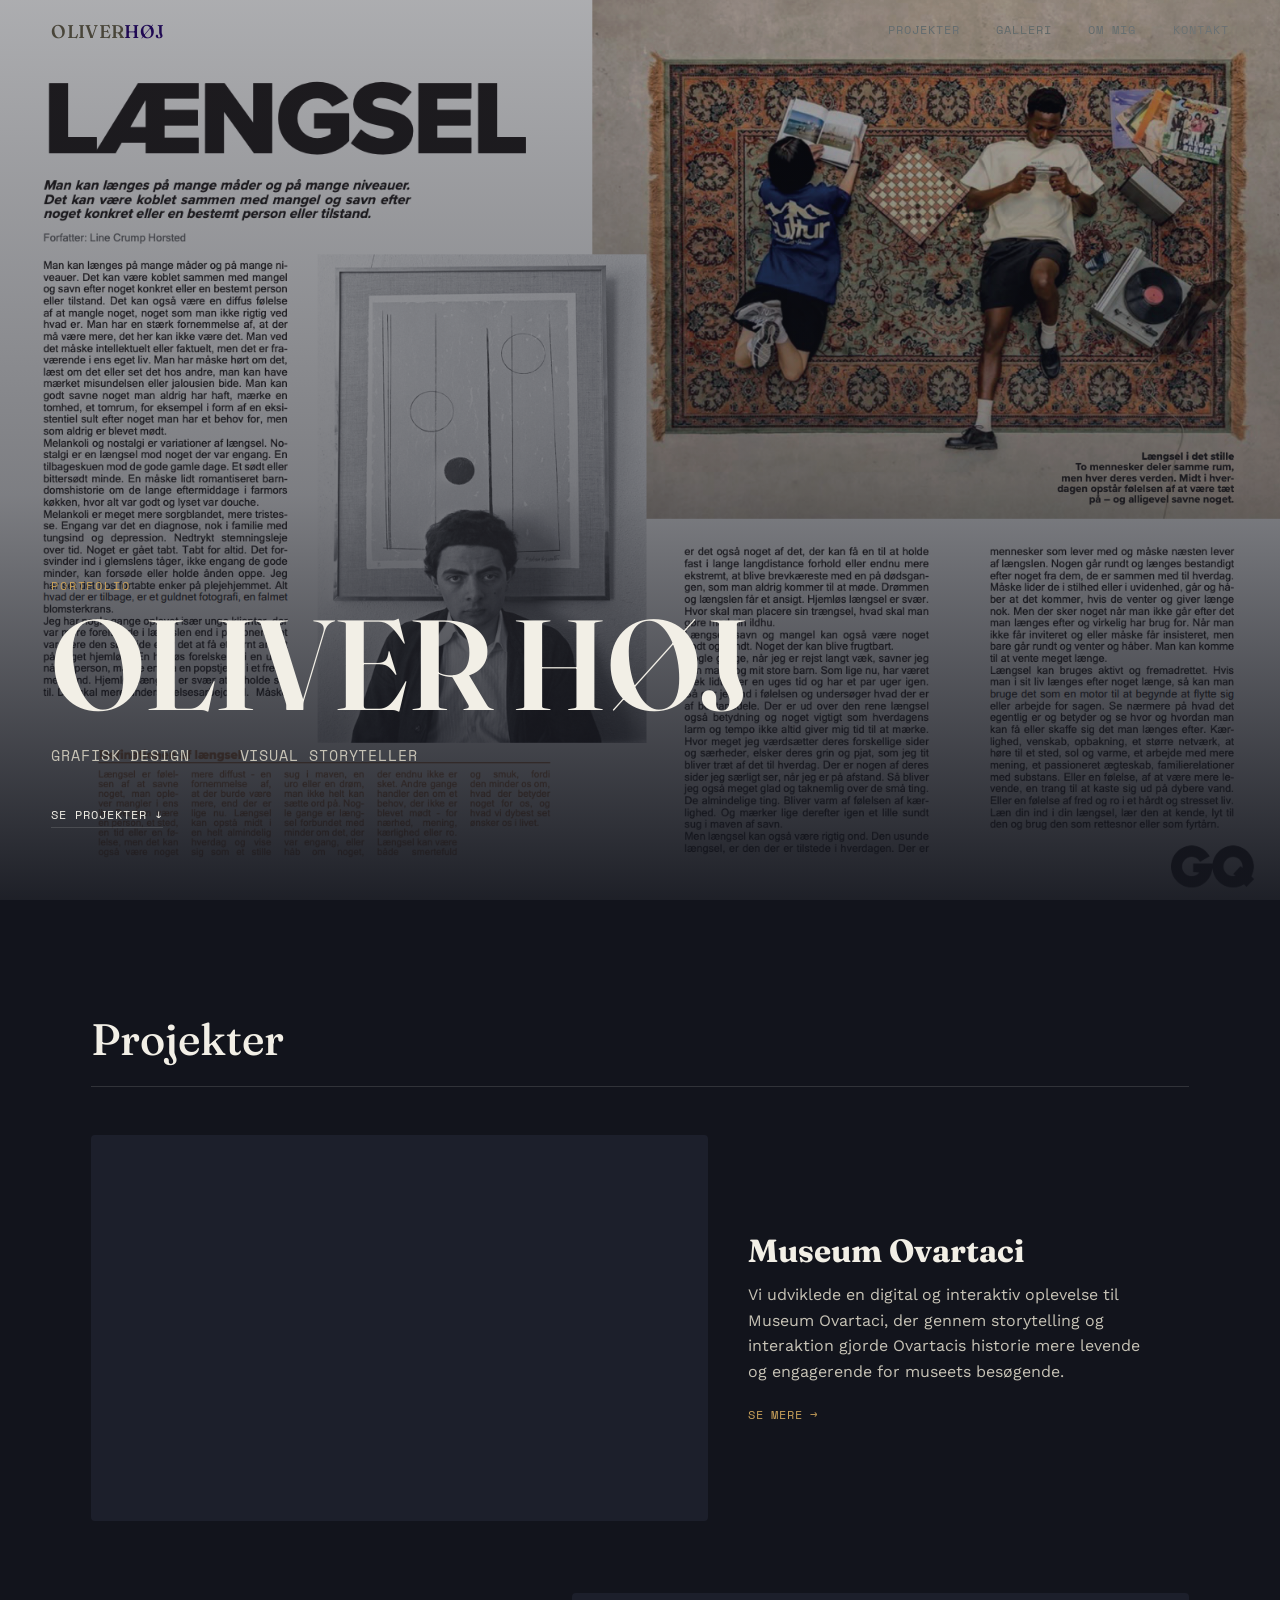
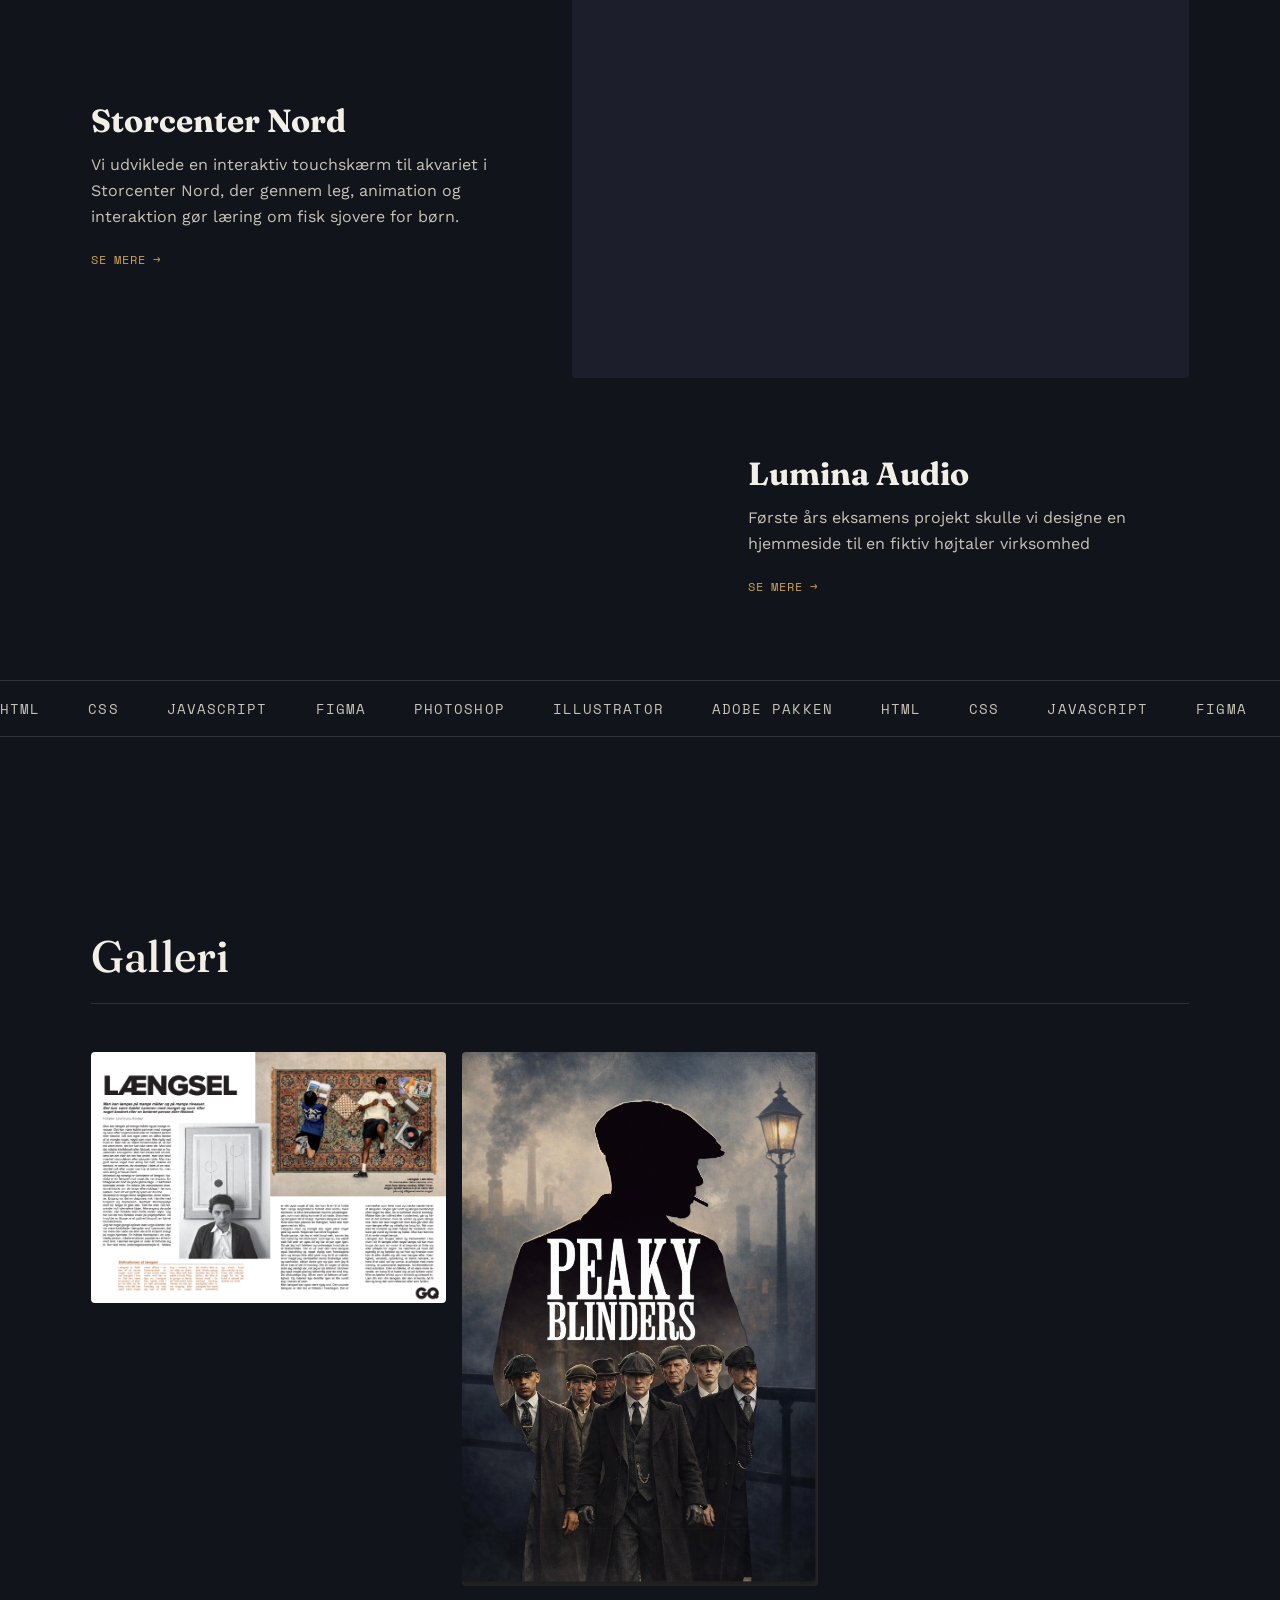
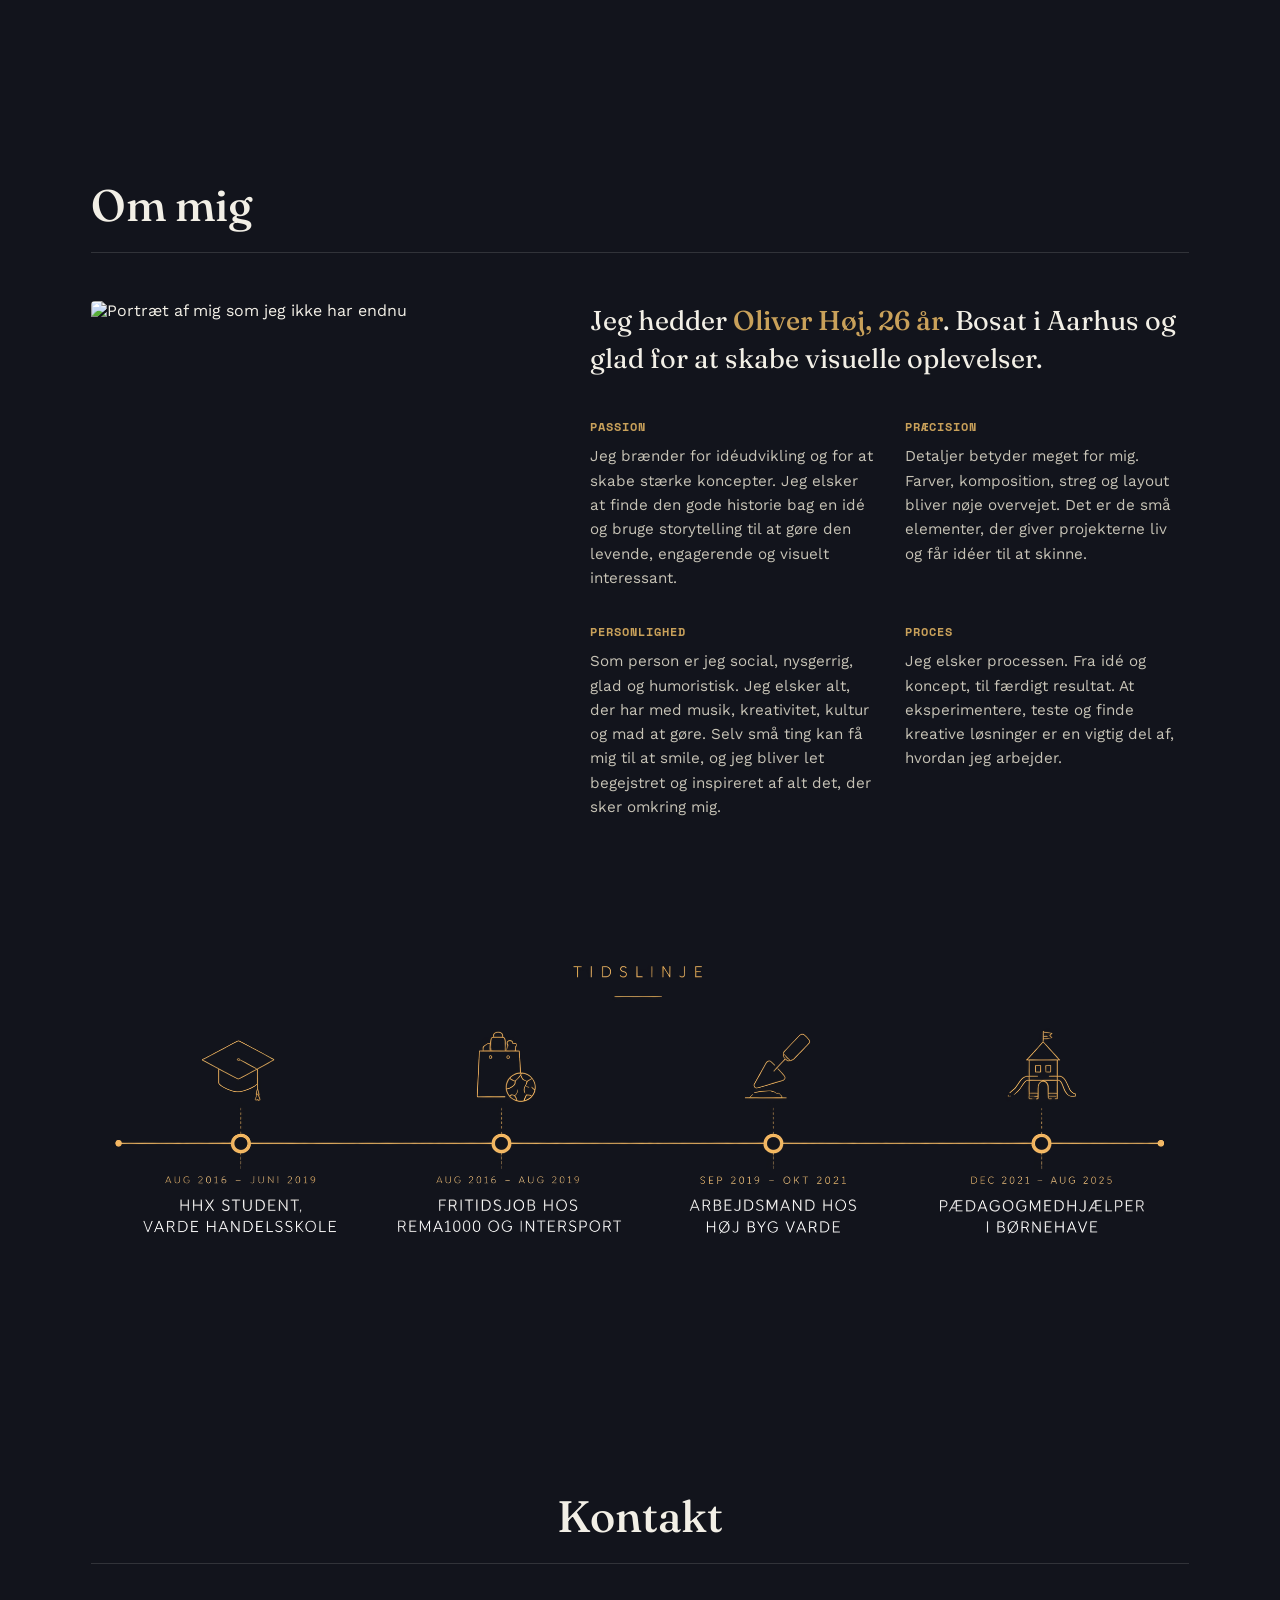
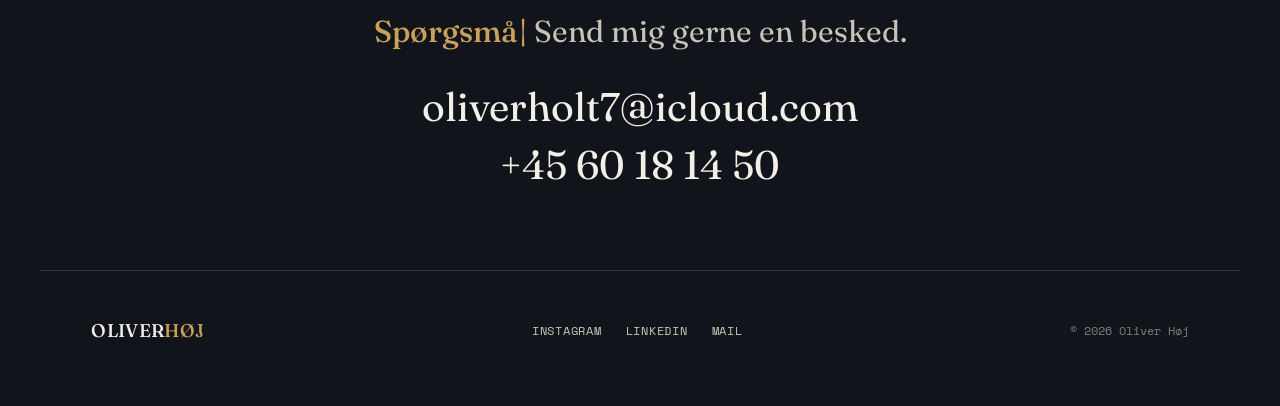
==== portfolio-oliver/index.html @ 638746dd "done" ====
<!DOCTYPE html>
<html lang="da">
<head>
<meta charset="UTF-8">
<meta name="viewport" content="width=device-width, initial-scale=1.0">
<title>OLIVER HØJ — Portfolio</title>
<meta name="description" content="Portfolio for OLIVER HØJ — kort beskrivelse af hvad du laver.">
<link rel="preconnect" href="https://fonts.googleapis.com">
<link rel="preconnect" href="https://fonts.gstatic.com" crossorigin>
<link href="https://fonts.googleapis.com/css2?family=Fraunces:ital,opsz,wght@0,9..144,300..700;1,9..144,400..600&family=Work+Sans:wght@300;400;500;600&family=Space+Mono:wght@400;700&display=swap" rel="stylesheet">
<link rel="stylesheet" href="style.css">
</head>
<body>

<!-- ============================================= -->
<!-- NAVIGATION -->
<!-- ============================================= -->
<header class="topbar">
  <a href="#top" class="logo">OLIVER<span>HØJ</span></a>
  <button class="burger" id="burger" aria-label="Åbn menu" aria-expanded="false">
    <span></span><span></span><span></span>
  </button>
  <nav class="nav" id="nav">
    <a href="#projekter">Projekter</a>
    <a href="#galleri">Galleri</a>
    <a href="#om-mig">Om mig</a>
    <a href="#kontakt">Kontakt</a>
  </nav>
</header>

<!-- ============================================= -->
<!-- HERO -->
<!-- ============================================= -->
<section class="hero" id="top">

  <img class="hero-image" src="billeder/gq.png" alt="Oliver Høj">

  <div class="hero-overlay"></div>

  <div class="hero-content">
    <p class="eyebrow">Portfolio</p>
    <h1 class="hero-title">OLIVER HØJ</h1>
    <p class="hero-tagline">GRAFISK DESIGN &nbsp;&nbsp;&nbsp; VISUAL STORYTELLER</p>
    <a href="#projekter" class="scroll-hint">
      Se projekter <span>↓</span>
    </a>
  </div>

</section>

<!-- ============================================= -->
<!-- PROJEKTER -->
<!-- ============================================= -->
<section class="section" id="projekter">
  <div class="section-head">
    <h2>Projekter</h2>
  </div>

  <div class="projects">

    <!-- PROJEKT 1 — kopiér denne <article>-blok for hvert nyt projekt -->
    <article class="project">
      <div class="project-media">
        <!-- Video-projekt: brug <video>. Billede-projekt: erstat med <img src="billeder/projekt1.jpg" alt="Beskrivelse"> -->
        <video autoplay muted loop playsinline preload="auto">
        <source src="video/overtaci.mp4" type="video/mp4">
        </video>
      </div>
      <div class="project-info">
        <h3>Museum Ovartaci</h3>
        <p>Vi udviklede en digital og interaktiv oplevelse til Museum Ovartaci, der gennem storytelling og interaktion gjorde Ovartacis historie mere levende og engagerende for museets besøgende.</p>
        <!-- Museum Ovartaci -->
        <a href="https://iamjacob.github.io/ovartaci/"
           class="project-link"
           target="_blank"
          rel="noopener"> 
          Se mere →
        </a>
      </div>
    </article>

    <!-- PROJEKT 2 -->
    <article class="project">
      <div class="project-media">
        <video autoplay muted loop playsinline preload="auto">
        <source src="video/storcenter.mp4" type="video/mp4">
      </video>
      </div>
      <div class="project-info">
        <h3>Storcenter Nord</h3>
        <p>Vi udviklede en interaktiv touchskærm til akvariet i Storcenter Nord, der gennem leg, animation og interaktion gør læring om fisk sjovere for børn.</p>
        <a href="https://oliverhoj.github.io/ekasmen-exd-storcenternord-oliver/"
           class="project-link"
           target="_blank"
          rel="noopener"> 
          Se mere →
        </a>
      </div>
    </article>

    <!-- PROJEKT 3 -->
    <article class="project">
      <video autoplay muted loop playsinline preload="auto">
        <source src="video/lumina.mp4" type="video/mp4">
      </video>
      <div class="project-info">
        <h3>Lumina Audio</h3>
        <p>Første års eksamens projekt skulle vi designe en hjemmeside til en fiktiv højtaler virksomhed</p>
        <a href="#" class="project-link">Se mere →</a>
      </div>
    </article>

  </div>

  <!-- VÆRKTØJER / SKILLS — ryk selv navnene til/fra -->
  <div class="marquee">
    <div class="marquee-track">
      <span>HTML</span><span>CSS</span><span>JAVASCRIPT</span><span>FIGMA</span><span>PHOTOSHOP</span><span>ILLUSTRATOR</span><span>ADOBE PAKKEN</span>
      <span>HTML</span><span>CSS</span><span>JAVASCRIPT</span><span>FIGMA</span><span>PHOTOSHOP</span><span>ILLUSTRATOR</span><span>ADOBE PAKKEN</span>
      <span>HTML</span><span>CSS</span><span>JAVASCRIPT</span><span>FIGMA</span><span>PHOTOSHOP</span><span>ILLUSTRATOR</span><span>ADOBE PAKKEN</span>
      <span>HTML</span><span>CSS</span><span>JAVASCRIPT</span><span>FIGMA</span><span>PHOTOSHOP</span><span>ILLUSTRATOR</span><span>ADOBE PAKKEN</span>
    </div>
  </div>
</section>

<!-- ============================================= -->
<!-- GALLERI -->
<!-- ============================================= -->
<section class="section" id="galleri">
  <div class="section-head">
    <h2>Galleri</h2>
  </div>

  <!-- Tilføj/fjern <img>-linjer efter behov. Alt-teksten er til skærmlæsere, skriv en kort beskrivelse. -->
  <div class="gallery">
    <img src="billeder/gq.png" alt="Beskrivelse af billede 1">
    <img src="billeder/peaky.png" alt="Beskrivelse af billede 2">
  </div>
</section>

<!-- ============================================= -->
<!-- OM MIG -->
<!-- ============================================= -->
<section class="section about" id="om-mig">
 <div class="section-head">
  <h2>Om mig</h2>
</div>

  <div class="about-grid">
    <div class="about-portrait">
      <img src="billeder/portræt.jpg" alt="Portræt af mig som jeg ikke har endnu">
    </div>

    <div class="about-text">
      <p class="about-intro">
        Jeg hedder <strong>Oliver Høj, 26 år</strong>. Bosat i Aarhus og glad for at skabe visuelle oplevelser.
      </p>

      <div class="about-values">
        <div class="value">
          <h4>Passion</h4>
          <p>Jeg brænder for idéudvikling og for at skabe stærke koncepter. Jeg elsker at finde den gode historie bag en idé og bruge storytelling til at gøre den levende, engagerende og visuelt interessant.</p>
        </div>
        <div class="value">
          <h4>Præcision</h4>
          <p>Detaljer betyder meget for mig. Farver, komposition, streg og layout bliver nøje overvejet. Det er de små elementer, der giver projekterne liv og får idéer til at skinne.</p>
        </div>
        <div class="value">
          <h4>Personlighed</h4>
          <p>Som person er jeg social, nysgerrig, glad og humoristisk. Jeg elsker alt, der har med musik, kreativitet, kultur og mad at gøre. Selv små ting kan få mig til at smile, og jeg bliver let begejstret og inspireret af alt det, der sker omkring mig.</p>
        </div>
        <div class="value">
          <h4>Proces</h4>
          <p>Jeg elsker processen. Fra idé og koncept, til færdigt resultat. At eksperimentere, teste og finde kreative løsninger er en vigtig del af, hvordan jeg arbejder.</p>
        </div>
      </div>
    </div> <!-- ← luk about-text -->
  </div> <!-- ← luk about-grid -->

  <!-- TIDSLINJE / CV -->
  <div class="timeline-wrapper">
    <img class="about-timeline" src="billeder/B878646E-54BE-42F8-8D4C-1D28B3645513.png" alt="Tidslinje over uddannelse og erfaring">
  </div>

</section>



<!-- ============================================= -->
<!-- KONTAKT -->
<!-- ============================================= -->
<section class="section contact" id="kontakt">
  <div class="section-head">
    <h2>Kontakt</h2>
  </div>

  <p class="contact-lead">
  <span class="typewriter"><span id="typewriter-text"></span><span class="cursor">|</span></span>
  Send mig gerne en besked.
</p>

  <div class="contact-details">
    <a href="mailto:oliverholt7@icloud.com">oliverholt7@icloud.com</a>
    <a href="tel:+4560181450">+45 60 18 14 50</a>
  </div>
</section>

<!-- ============================================= -->
<!-- FOOTER -->
<!-- ============================================= -->
<footer class="footer">
  <a href="#top" class="logo">OLIVER<span>HØJ</span></a>
  <div class="socials">
    <a href="https://instagram.com/oliverhoj" target="_blank" rel="noopener">Instagram</a>
    <a href="https://linkedin.com/in/dit-navn" target="_blank" rel="noopener">LinkedIn</a>
    <a href="mailto:oliverholt7@icloud.com">Mail</a>
  </div>
  <p class="copyright">© <span id="year"></span> Oliver Høj</p>
</footer>

<script src="script.js"></script>
</body>
</html>
---- portfolio-oliver/style.css ----
/* =========================================================
   DESIGN-TOKENS — skift farver og skrifttyper her, så følger
   resten af siden automatisk med.
   ========================================================= */
:root{
  --ink:        #12141C;   /* baggrund, mørk marineblå/sort */
  --panel:      #1C1F2B;   /* kort / paneler, lidt lysere end baggrund */
  --paper:      #F2EFE6;   /* lys tekstfarve / lyse flader */
  --paper-dim:  #C7C3B6;   /* dæmpet lys tekst, til brødtekst på mørk bund */
  --gold:       #C9A15A;   /* primær accent */
  --teal:       #5C8B89;   /* sekundær accent, til hover m.m. */
  --line:       rgba(242,239,230,0.14);

  --display: "Fraunces", serif;
  --body:    "Work Sans", sans-serif;
  --mono:    "Space Mono", monospace;

  --max: 1200px;
  --pad: clamp(1.25rem, 4vw, 3.5rem);
}

*{ box-sizing: border-box; }
html{ scroll-behavior: smooth; }
body{
  margin:0;
  background: var(--ink);
  color: var(--paper);
  font-family: var(--body);
  font-weight: 400;
  -webkit-font-smoothing: antialiased;
}
img, video{ max-width:100%; display:block; }
a{ color: inherit; text-decoration:none; }

@media (prefers-reduced-motion: reduce){
  *{ animation-duration: 0.01ms !important; animation-iteration-count: 1 !important; transition-duration: 0.01ms !important; scroll-behavior: auto !important; }
}

/* =========================================================
   NAVIGATION
   ========================================================= */
.topbar{
  position: fixed;
  top:0; left:0; right:0;
  z-index: 50;
  display:flex;
  align-items:center;
  justify-content:space-between;
  padding: 1.25rem var(--pad);
  mix-blend-mode: difference; /* logo/nav forbliver læsbart uanset baggrund */
}
.logo{
  font-family: var(--display);
  font-size: 1.15rem;
  letter-spacing: 0.02em;
  font-weight: 500;
}
.logo span{ color: var(--gold); mix-blend-mode: normal; }

.nav{ display:flex; gap: 2.25rem; }
.nav a{
  font-family: var(--mono);
  font-size: 0.72rem;
  letter-spacing: 0.09em;
  text-transform: uppercase;
  padding-bottom: 3px;
  border-bottom: 1px solid transparent;
  transition: border-color .25s ease, opacity .25s ease;
}
.nav a:hover{ border-color: currentColor; }

.burger{
  display:none;
  flex-direction:column;
  gap:5px;
  background:none;
  border:none;
  cursor:pointer;
  padding: 6px;
}
.burger span{
  width: 22px; height: 2px;
  background: var(--paper);
  display:block;
}

@media (max-width: 760px){
  .nav{
    position: fixed;
    inset: 0 0 auto 0;
    top: 0;
    background: var(--ink);
    flex-direction: column;
    align-items: flex-start;
    gap: 1.5rem;
    padding: 6rem var(--pad) 2.5rem;
    transform: translateY(-100%);
    transition: transform .35s ease;
    mix-blend-mode: normal;
  }
  .nav.open{ transform: translateY(0); }
  .nav a{ font-size: 1rem; }
  .burger{ display:flex; }
}

/* =========================================================
   HERO
   ========================================================= */
.hero{
  position: relative;
  min-height: 100svh;
  display:flex;
  align-items:flex-end;
  overflow:hidden;
}
.hero-image{
  position: absolute;
  inset: 0;
  width: 100%;
  height: 100%;
  object-fit: cover;
  object-position: center;
  z-index: 0;
}
/* HERO BAGGRUND: hvis du ikke bruger video, tilføj i stedet:
   background: url("billeder/hero.jpg") center/cover no-repeat;
   på .hero, og fjern <video>-elementet i HTML'en. */
.hero-overlay{
  position:absolute; inset:0;
  background: linear-gradient(180deg, rgba(18,20,28,0.35) 0%, rgba(18,20,28,0.55) 55%, rgba(18,20,28,0.95) 100%);
  z-index:1;
}
.hero-content{
  position:relative; z-index:2;
  padding: 0 var(--pad) 4.5rem;
  width:100%;
}
.eyebrow{
  font-family: var(--mono);
  font-size: 0.75rem;
  letter-spacing: 0.15em;
  text-transform: uppercase;
  color: var(--gold);
  margin: 0 0 0.75rem;
}
.hero-title{
  font-family: var(--display);
  font-weight: 600;
  font-size: clamp(3rem, 11vw, 8rem);
  line-height: 0.92;
  margin: 0;
  letter-spacing: -0.01em;
}
.hero-tagline{
  font-family: var(--mono);
  font-size: clamp(0.75rem, 1.4vw, 0.95rem);
  letter-spacing: 0.06em;
  text-transform: uppercase;
  color: var(--paper-dim);
  margin: 1.25rem 0 0;
}
.scroll-hint{
  display:inline-flex;
  align-items:center;
  gap: 0.5rem;
  margin-top: 2.5rem;
  font-family: var(--mono);
  font-size: 0.75rem;
  letter-spacing: 0.08em;
  text-transform: uppercase;
  color: var(--paper);
  border-bottom: 1px solid var(--line);
  padding-bottom: 4px;
}
.scroll-hint span{ display:inline-block; animation: bob 1.8s ease-in-out infinite; }
@keyframes bob{ 0%,100%{ transform: translateY(0); } 50%{ transform: translateY(4px); } }

/* =========================================================
   SECTIONS — generisk
   ========================================================= */
.section{
  max-width: var(--max);
  margin: 0 auto;
  padding: 7rem var(--pad) 5rem;
}
.section-head{
  display:flex;
  align-items:baseline;
  gap: 1rem;
  margin-bottom: 3rem;
  border-bottom: 1px solid var(--line);
  padding-bottom: 1.25rem;
}
.index-mark{
  font-family: var(--mono);
  font-size: 0.85rem;
  color: var(--gold);
}
.section-head h2{
  font-family: var(--display);
  font-weight: 500;
  font-size: clamp(1.75rem, 4vw, 2.75rem);
  margin: 0;
}

/* =========================================================
   PROJEKTER
   ========================================================= */
.projects{
  display:grid;
  gap: 4.5rem;
}
.project{
  display:grid;
  grid-template-columns: 1.4fr 1fr;
  gap: 2.5rem;
  align-items:center;
}
.project:nth-child(even){ direction: rtl; }
.project:nth-child(even) > *{ direction: ltr; }

.project-media{
  overflow:hidden;
  border-radius: 4px;
  background: var(--panel);
  aspect-ratio: 16/10;
}
.project-media video, .project-media img{
  width:100%; height:100%;
  object-fit:cover;
}
.project-info h3{
  font-family: var(--display);
  font-size: clamp(1.4rem, 2.5vw, 2rem);
  margin: 0 0 0.75rem;
}
.project-info p{
  color: var(--paper-dim);
  line-height: 1.6;
  margin: 0 0 1.25rem;
  max-width: 40ch;
}
.project-link{
  font-family: var(--mono);
  font-size: 0.78rem;
  letter-spacing: 0.06em;
  text-transform: uppercase;
  color: var(--gold);
  border-bottom: 1px solid transparent;
  transition: border-color .2s ease, color .2s ease;
}
.project-link:hover{ border-color: var(--gold); }

@media (max-width: 760px){
  .project, .project:nth-child(even){ grid-template-columns: 1fr; direction: ltr; }
}

/* Skills marquee */
.marquee{
  margin-top: 5rem;
  overflow: hidden;
  border-top: 1px solid var(--line);
  border-bottom: 1px solid var(--line);
  padding: 1.1rem 0;

  /* Gør linjen lige så bred som hele skærmen */
  width: 100vw;
  margin-left: calc(50% - 50vw);
  margin-right: calc(50% - 50vw);
}
.marquee-track{
  display:flex;
  gap: 3rem;
  width: max-content;
  animation: scroll 22s linear infinite;
}
.marquee-track span{
  font-family: var(--mono);
  font-size: 0.85rem;
  letter-spacing: 0.08em;
  color: var(--paper-dim);
  white-space: nowrap;
}
@keyframes scroll{
  from{ transform: translateX(0); }
  to{ transform: translateX(-50%); }
}

/* =========================================================
   GALLERI
   ========================================================= */
.gallery{
  columns: 3 260px;
  column-gap: 1rem;
}
.gallery img{
  width:100%;
  margin-bottom: 1rem;
  border-radius: 4px;
  break-inside: avoid;
  transition: opacity .25s ease;
}
.gallery img:hover{ opacity: 0.85; }

/* =========================================================
   OM MIG
   ========================================================= */
.about-grid{
  display:grid;
  grid-template-columns: 0.85fr 1.15fr;
  gap: 3.5rem;
  align-items:start;
}
.about-portrait img{
  border-radius: 4px;
  aspect-ratio: 4/5;
  object-fit:cover;
}
.about-intro{
  font-family: var(--display);
  font-size: clamp(1.3rem, 2.4vw, 1.7rem);
  font-weight: 400;
  line-height: 1.4;
  margin: 0 0 2.5rem;
}
.about-intro strong{ color: var(--gold); font-weight: 500; }

.about-values{
  display:grid;
  grid-template-columns: 1fr 1fr;
  gap: 2rem;
  margin-bottom: 3rem;
}
.value h4{
  font-family: var(--mono);
  font-size: 0.78rem;
  letter-spacing: 0.08em;
  text-transform: uppercase;
  color: var(--gold);
  margin: 0 0 0.5rem;
}
.value p{
  color: var(--paper-dim);
  line-height: 1.6;
  margin:0;
  font-size: 0.95rem;
}
.timeline-wrapper{

  width: 100%;

  display: flex;

  justify-content: center;

  margin-top: 4rem;

}

.about-timeline{

  width: 100%;

  max-width: 1400px;

  height: auto;

  display: block;

}

@media (max-width: 760px){
  .about-grid{ grid-template-columns: 1fr; }
  .about-values{ grid-template-columns: 1fr; }
}

/* =========================================================
   KONTAKT
   ========================================================= */
.contact{ text-align:center; }
.contact .section-head{ justify-content:center; }
.contact-lead{
.typewriter{
  color: var(--gold);
  font-weight: 500;
}
.cursor{
  display: inline-block;
  margin-left: 2px;
  color: var(--gold);
  animation: blink 0.9s steps(1) infinite;
}
@keyframes blink{
  0%, 49%  { opacity: 1; }
  50%, 100%{ opacity: 0; }
}
  font-family: var(--display);
  font-size: clamp(1.3rem, 3vw, 1.9rem);
  color: var(--paper-dim);
  margin: 0 0 2rem;
}
.contact-details{
  display:flex;
  flex-direction:column;
  gap: 0.5rem;
  align-items:center;
}
.contact-details a{
  font-family: var(--display);
  font-size: clamp(1.5rem, 4vw, 2.5rem);
  border-bottom: 1px solid transparent;
  transition: border-color .2s ease, color .2s ease;
}
.contact-details a:hover{ color: var(--gold); border-color: var(--gold); }

/* =========================================================
   FOOTER
   ========================================================= */
.footer{
  max-width: var(--max);
  margin: 0 auto;
  padding: 3rem var(--pad) 4rem;
  display:flex;
  flex-wrap:wrap;
  gap: 1.5rem;
  align-items:center;
  justify-content:space-between;
  border-top: 1px solid var(--line);
}
.socials{ display:flex; gap: 1.5rem; }
.socials a{
  font-family: var(--mono);
  font-size: 0.78rem;
  letter-spacing: 0.06em;
  text-transform: uppercase;
  color: var(--paper-dim);
  transition: color .2s ease;
}
.socials a:hover{ color: var(--gold); }
.copyright{
  font-family: var(--mono);
  font-size: 0.72rem;
  color: var(--paper-dim);
  margin:0;
  width:100%;
  order: 3;
  opacity: 0.6;
}
@media (min-width: 600px){ .copyright{ width:auto; order:0; } }
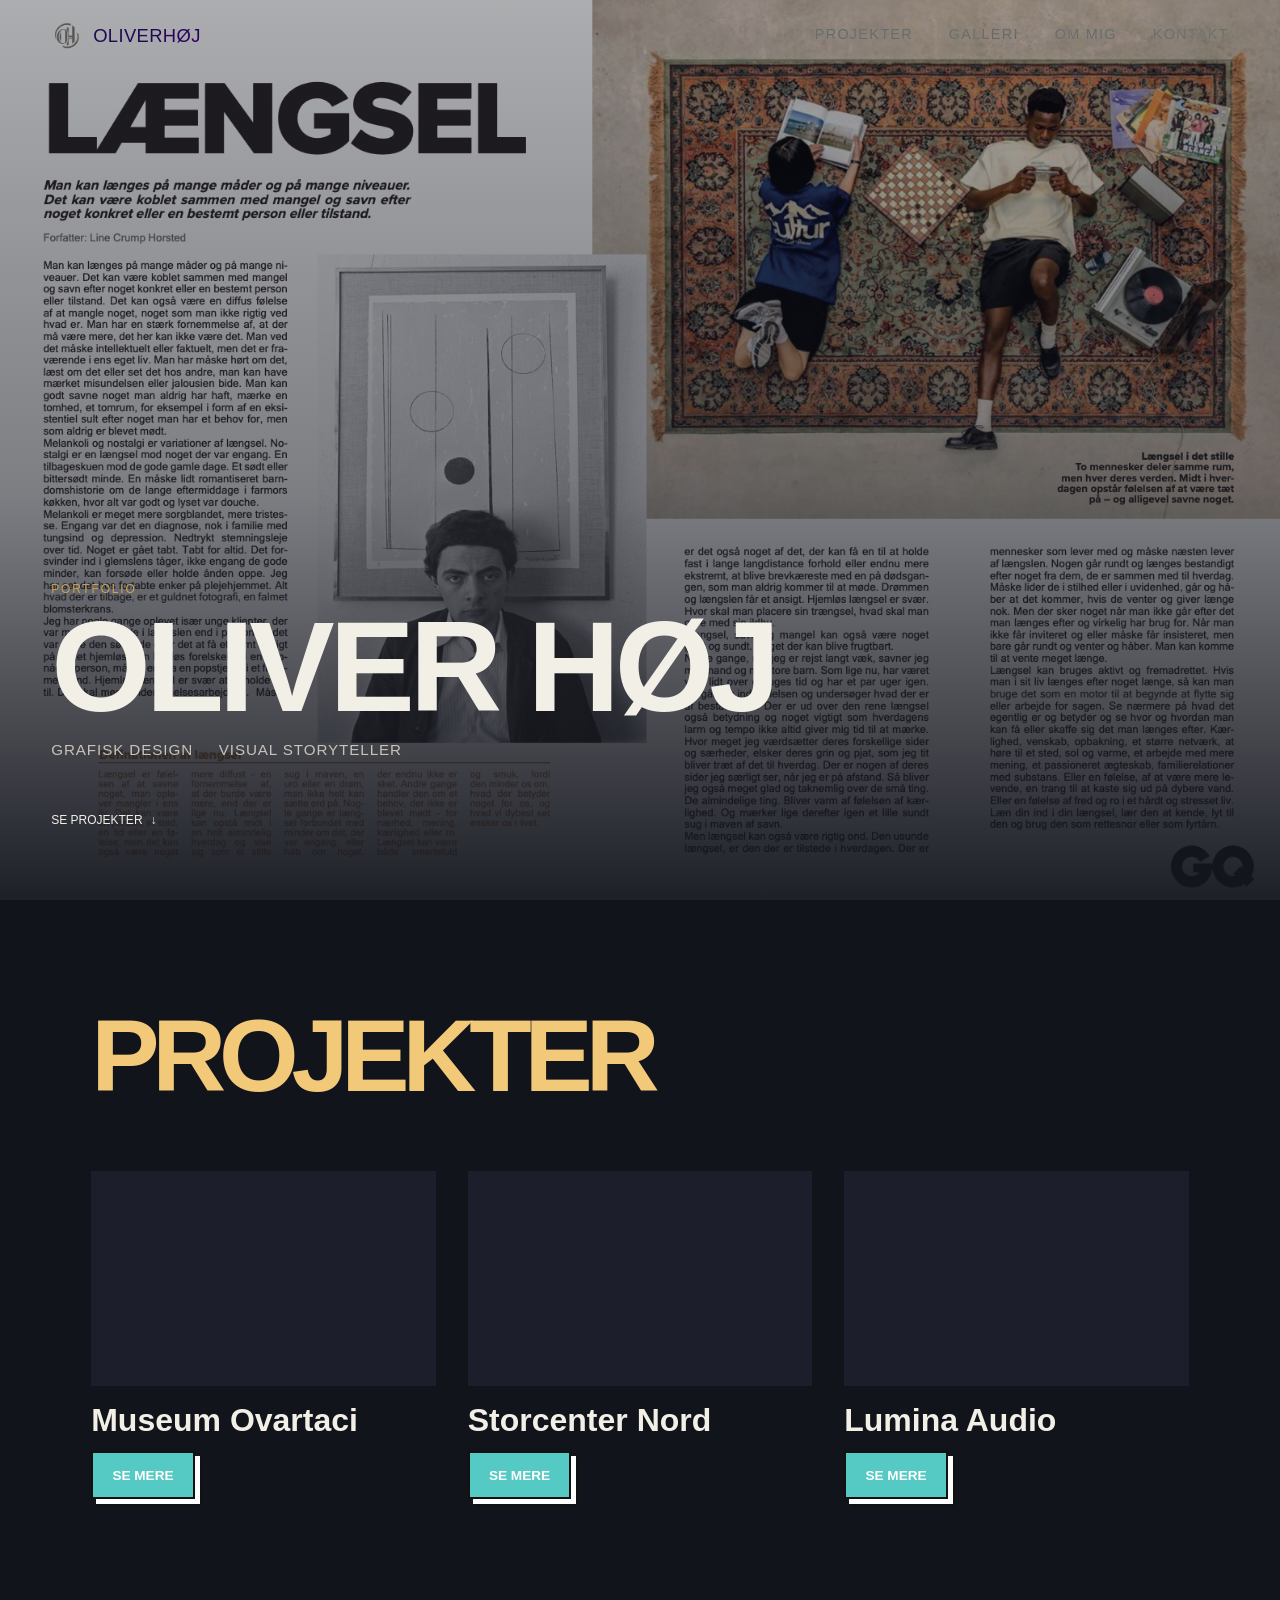
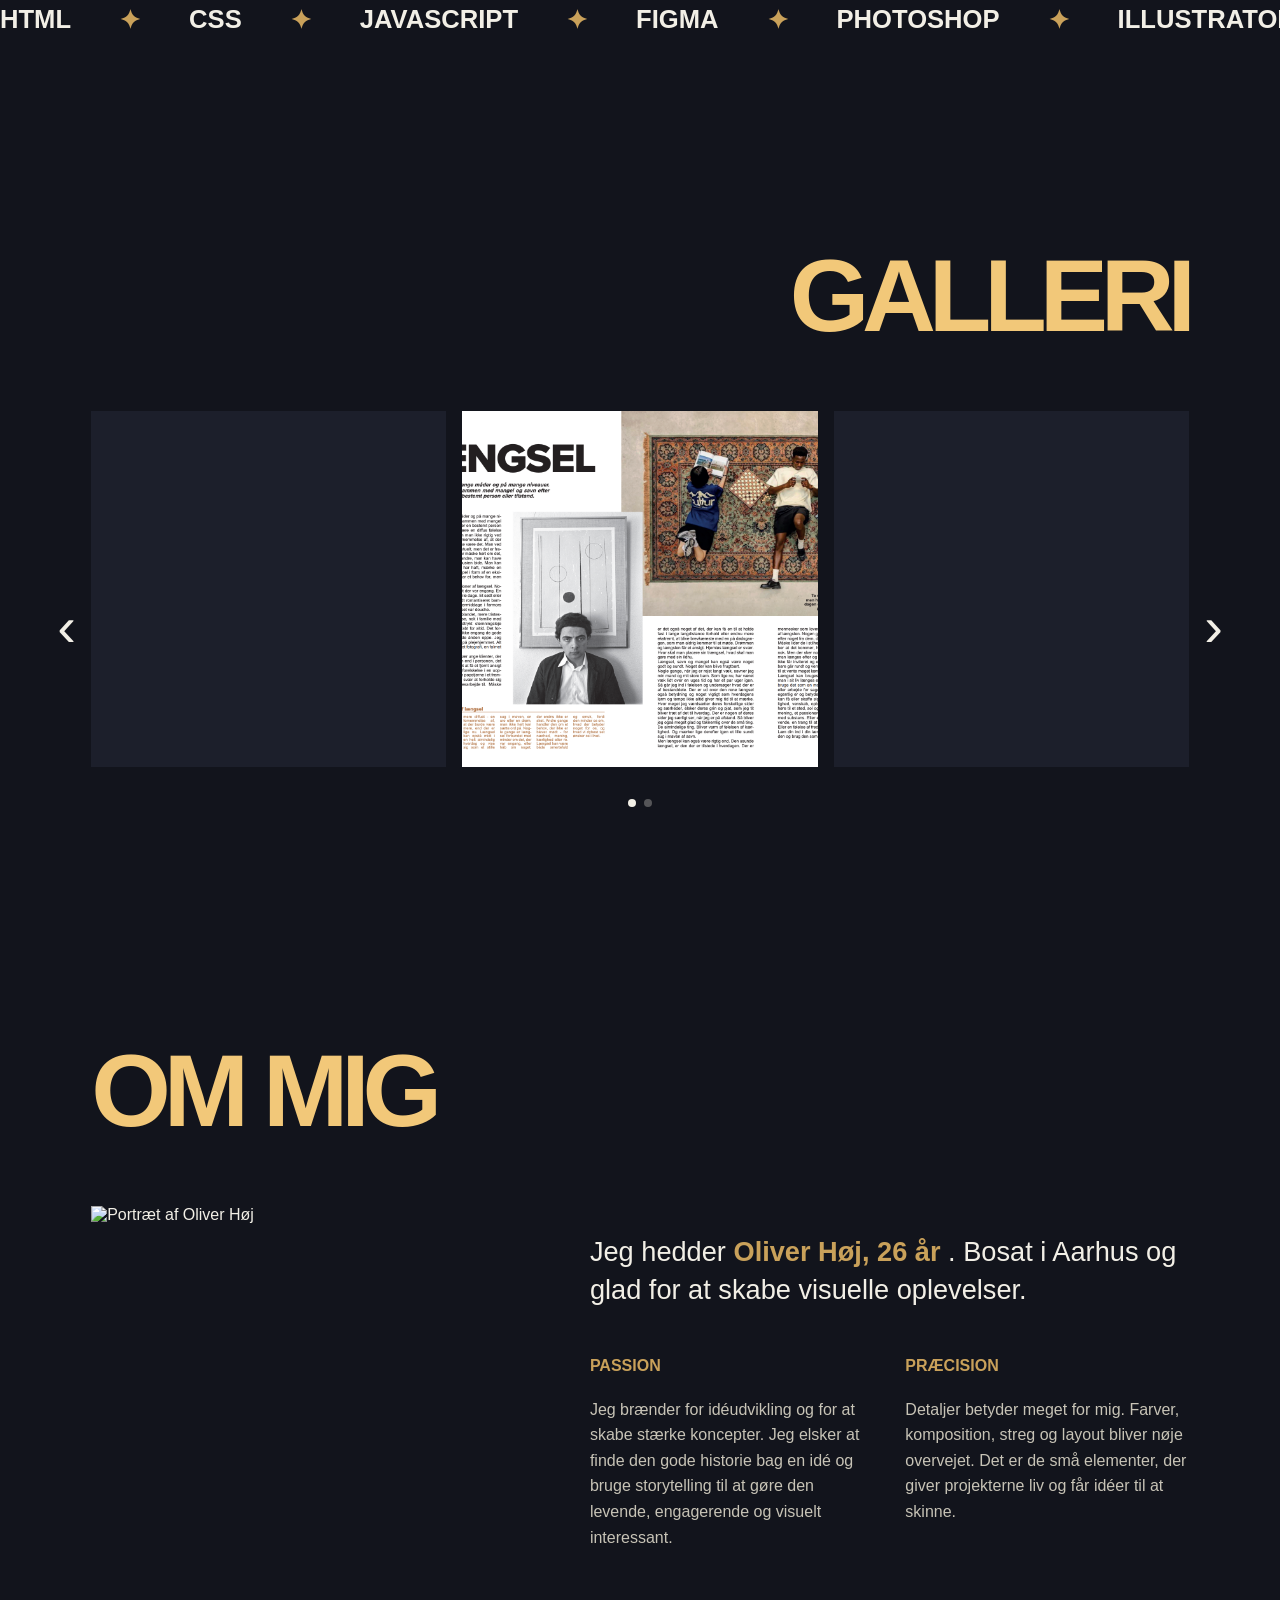
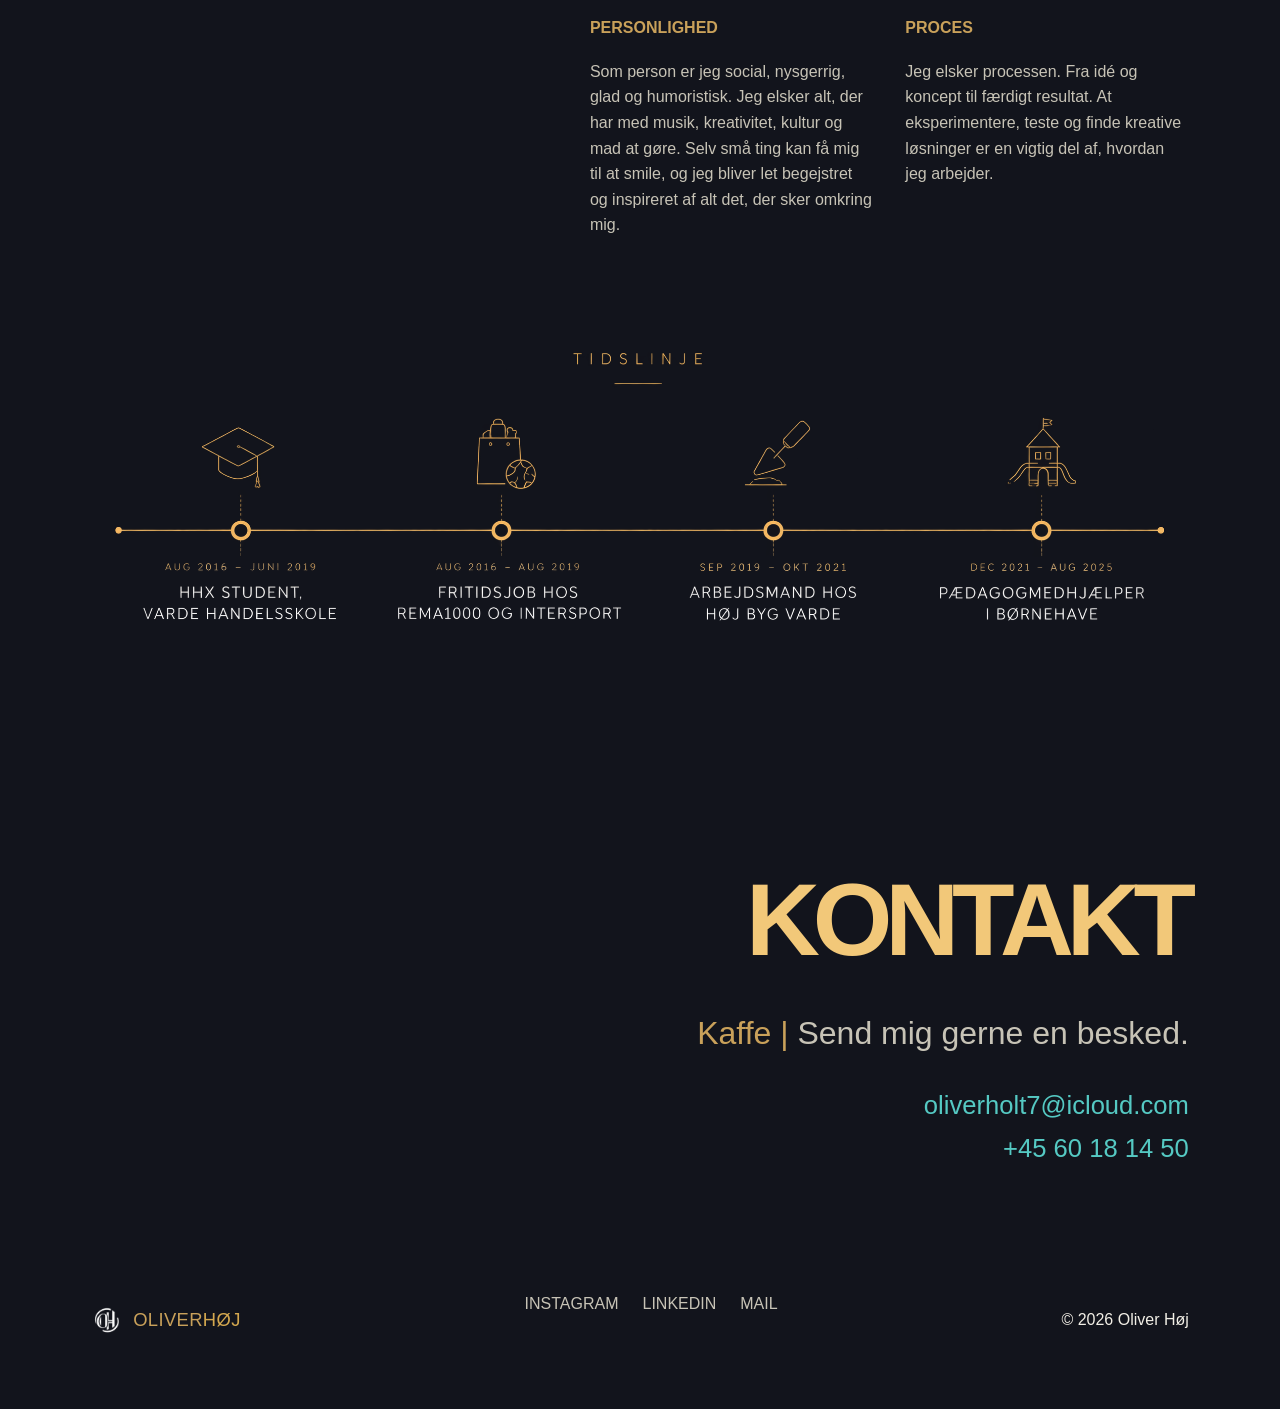
==== commit cabe9924: "hep" ====
--- a/portfolio-oliver/index.html
+++ b/portfolio-oliver/index.html
@@ -1,223 +1,876 @@
 <!DOCTYPE html>
 <html lang="da">
+
 <head>
-<meta charset="UTF-8">
-<meta name="viewport" content="width=device-width, initial-scale=1.0">
-<title>OLIVER HØJ — Portfolio</title>
-<meta name="description" content="Portfolio for OLIVER HØJ — kort beskrivelse af hvad du laver.">
-<link rel="preconnect" href="https://fonts.googleapis.com">
-<link rel="preconnect" href="https://fonts.gstatic.com" crossorigin>
-<link href="https://fonts.googleapis.com/css2?family=Fraunces:ital,opsz,wght@0,9..144,300..700;1,9..144,400..600&family=Work+Sans:wght@300;400;500;600&family=Space+Mono:wght@400;700&display=swap" rel="stylesheet">
-<link rel="stylesheet" href="style.css">
+
+  <meta charset="UTF-8">
+
+  <meta name="viewport" content="width=device-width, initial-scale=1.0">
+
+  <title>OLIVER HØJ — Portfolio</title>
+
+  <meta
+    name="description"
+    content="Portfolio for Oliver Høj."
+  >
+
+  <link
+    rel="preconnect"
+    href="https://fonts.googleapis.com"
+  >
+
+  <link
+    rel="preconnect"
+    href="https://fonts.gstatic.com"
+    crossorigin
+  >
+
+  <link
+    href="https://fonts.googleapis.com/css2?family=Fraunces:ital,opsz,wght@0,9..144,300..700;1,9..144,400..600&family=Work+Sans:wght@300;400;500;600&family=Space+Mono:wght@400;700&display=swap"
+    rel="stylesheet"
+  >
+
+  <link
+    rel="stylesheet"
+    href="style.css"
+  >
+
 </head>
+
+
 <body>
 
-<!-- ============================================= -->
-<!-- NAVIGATION -->
-<!-- ============================================= -->
-<header class="topbar">
-  <a href="#top" class="logo">OLIVER<span>HØJ</span></a>
-  <button class="burger" id="burger" aria-label="Åbn menu" aria-expanded="false">
-    <span></span><span></span><span></span>
-  </button>
-  <nav class="nav" id="nav">
-    <a href="#projekter">Projekter</a>
-    <a href="#galleri">Galleri</a>
-    <a href="#om-mig">Om mig</a>
-    <a href="#kontakt">Kontakt</a>
-  </nav>
-</header>
-
-<!-- ============================================= -->
-<!-- HERO -->
-<!-- ============================================= -->
-<section class="hero" id="top">
-
-  <img class="hero-image" src="billeder/gq.png" alt="Oliver Høj">
-
-  <div class="hero-overlay"></div>
-
-  <div class="hero-content">
-    <p class="eyebrow">Portfolio</p>
-    <h1 class="hero-title">OLIVER HØJ</h1>
-    <p class="hero-tagline">GRAFISK DESIGN &nbsp;&nbsp;&nbsp; VISUAL STORYTELLER</p>
-    <a href="#projekter" class="scroll-hint">
-      Se projekter <span>↓</span>
-    </a>
+
+  <!-- ============================================= -->
+  <!-- NAVIGATION -->
+  <!-- ============================================= -->
+
+  <header class="topbar">
+
+    <a href="#top" class="logo">
+  <img src="billeder/logo.png" alt="OH logo" class="logo-icon">
+  <span class="logo-name">OLIVER<span>HØJ</span></span>
+</a>
+
+
+    <button
+      class="burger"
+      id="burger"
+      aria-label="Åbn menu"
+      aria-expanded="false"
+    >
+
+      <span></span>
+      <span></span>
+      <span></span>
+
+    </button>
+
+
+    <nav
+      class="nav"
+      id="nav"
+    >
+
+      <a href="#projekter">
+        Projekter
+      </a>
+
+      <a href="#galleri">
+        Galleri
+      </a>
+
+      <a href="#om-mig">
+        Om mig
+      </a>
+
+      <a href="#kontakt">
+        Kontakt
+      </a>
+
+    </nav>
+
+  </header>
+
+
+
+  <!-- ============================================= -->
+  <!-- HERO -->
+  <!-- ============================================= -->
+
+  <section
+    class="hero"
+    id="top"
+  >
+
+    <img
+      class="hero-image"
+      src="billeder/gq.png"
+      alt="Oliver Høj"
+    >
+
+
+    <div class="hero-overlay"></div>
+
+
+    <div class="hero-content">
+
+      <p class="eyebrow">
+        Portfolio
+      </p>
+
+
+      <h1 class="hero-title">
+        OLIVER HØJ
+      </h1>
+
+
+      <p class="hero-tagline">
+        GRAFISK DESIGN
+        &nbsp;&nbsp;&nbsp;
+        VISUAL STORYTELLER
+      </p>
+
+
+      <a
+        href="#projekter"
+        class="scroll-hint"
+      >
+        Se projekter
+        <span>↓</span>
+      </a>
+
+    </div>
+
+  </section>
+
+
+
+  <!-- ============================================= -->
+  <!-- PROJEKTER -->
+  <!-- ============================================= -->
+
+  <section
+    class="section"
+    id="projekter"
+  >
+
+    <div class="section-head">
+
+      <h2>
+        PROJEKTER
+      </h2>
+
+    </div>
+
+
+    <div class="projects">
+
+
+      <!-- ========================================= -->
+      <!-- PROJEKT 1 — OVARTACI -->
+      <!-- ========================================= -->
+
+      <article class="project">
+
+
+        <div class="project-media">
+
+          <video
+            autoplay
+            muted
+            loop
+            playsinline
+            preload="auto"
+          >
+
+            <source
+              src="video/overtaci.mp4"
+              type="video/mp4"
+            >
+
+          </video>
+
+        </div>
+
+
+        <div class="project-info">
+
+          <h3>
+            Museum Ovartaci
+          </h3>
+
+
+          <a
+            href="ovartaci.html"
+            class="project-link"
+          >
+            SE MERE
+          </a>
+
+        </div>
+
+      </article>
+
+
+
+      <!-- ========================================= -->
+      <!-- PROJEKT 2 — STORCENTER NORD -->
+      <!-- ========================================= -->
+
+      <article class="project">
+
+
+        <div class="project-media">
+
+          <video
+            autoplay
+            muted
+            loop
+            playsinline
+            preload="auto"
+          >
+
+            <source
+              src="video/storcenter.mp4"
+              type="video/mp4"
+            >
+
+          </video>
+
+        </div>
+
+
+        <div class="project-info">
+
+          <h3>
+            Storcenter Nord
+          </h3>
+
+
+          <a
+            href="https://oliverhoj.github.io/ekasmen-exd-storcenternord-oliver/"
+            class="project-link"
+            target="_blank"
+            rel="noopener"
+          >
+            SE MERE
+          </a>
+
+        </div>
+
+      </article>
+
+
+
+      <!-- ========================================= -->
+      <!-- PROJEKT 3 — LUMINA -->
+      <!-- ========================================= -->
+
+      <article class="project">
+
+
+        <div class="project-media">
+
+          <video
+            autoplay
+            muted
+            loop
+            playsinline
+            preload="auto"
+          >
+
+            <source
+              src="video/lumina.mp4"
+              type="video/mp4"
+            >
+
+          </video>
+
+        </div>
+
+
+        <div class="project-info">
+
+          <h3>
+            Lumina Audio
+          </h3>
+
+
+          <a
+            href="#"
+            class="project-link"
+          >
+            SE MERE
+          </a>
+
+        </div>
+
+      </article>
+
+
+    </div>
+
+
+
+    <!-- ============================================= -->
+    <!-- SKILLS MARQUEE -->
+    <!-- ============================================= -->
+
+    <div class="marquee">
+
+      <div class="marquee-track">
+
+
+        <div class="marquee-group">
+
+          <span>HTML</span>
+          <span class="star">✦</span>
+
+          <span>CSS</span>
+          <span class="star">✦</span>
+
+          <span>JAVASCRIPT</span>
+          <span class="star">✦</span>
+
+          <span>FIGMA</span>
+          <span class="star">✦</span>
+
+          <span>PHOTOSHOP</span>
+          <span class="star">✦</span>
+
+          <span>ILLUSTRATOR</span>
+          <span class="star">✦</span>
+
+          <span>PREMIERE PRO</span>
+          <span class="star">✦</span>
+
+        </div>
+
+
+
+        <div
+          class="marquee-group"
+          aria-hidden="true"
+        >
+
+          <span>HTML</span>
+          <span class="star">✦</span>
+
+          <span>CSS</span>
+          <span class="star">✦</span>
+
+          <span>JAVASCRIPT</span>
+          <span class="star">✦</span>
+
+          <span>FIGMA</span>
+          <span class="star">✦</span>
+
+          <span>PHOTOSHOP</span>
+          <span class="star">✦</span>
+
+          <span>ILLUSTRATOR</span>
+          <span class="star">✦</span>
+
+          <span>PREMIERE PRO</span>
+          <span class="star">✦</span>
+
+        </div>
+
+
+      </div>
+
+    </div>
+
+
+  </section>
+
+
+
+  <!-- ============================================= -->
+  <!-- GALLERI -->
+  <!-- ============================================= -->
+
+  <section
+    class="section"
+    id="galleri"
+  >
+
+
+    <div class="section-head">
+
+      <h2>
+        GALLERI
+      </h2>
+
+    </div>
+
+
+
+    <div class="gallery-carousel">
+
+
+      <!-- VENSTRE PIL -->
+
+      <button
+        class="gallery-arrow gallery-prev"
+        aria-label="Forrige billede"
+      >
+        ‹
+      </button>
+
+
+
+      <!-- GALLERI VINDUE -->
+
+      <div class="gallery-viewport">
+
+
+        <div class="gallery-track">
+
+
+          <!-- ========================================= -->
+          <!-- 1 — VIDEO 1 -->
+          <!-- ========================================= -->
+
+          <div
+            class="gallery-item"
+            onclick="openLightbox(this)"
+          >
+
+            <video
+              autoplay
+              muted
+              loop
+              playsinline
+              preload="auto"
+            >
+
+              <source
+                src="video/galleri1.mp4"
+                type="video/mp4"
+              >
+
+            </video>
+
+          </div>
+
+
+
+          <!-- ========================================= -->
+          <!-- 2 — GQ -->
+          <!-- ========================================= -->
+
+          <div
+            class="gallery-item"
+            onclick="openLightbox(this)"
+          >
+
+            <img
+              src="billeder/gq.png"
+              alt="Grafisk arbejde"
+            >
+
+          </div>
+
+
+
+          <!-- ========================================= -->
+          <!-- 3 — VIDEO 2 -->
+          <!-- ========================================= -->
+
+          <div
+            class="gallery-item"
+            onclick="openLightbox(this)"
+          >
+
+            <video
+              autoplay
+              muted
+              loop
+              playsinline
+              preload="auto"
+            >
+
+              <source
+                src="video/galleri2.mp4"
+                type="video/mp4"
+              >
+
+            </video>
+
+          </div>
+
+
+
+          <!-- ========================================= -->
+          <!-- 4 — PEAKY -->
+          <!-- ========================================= -->
+
+          <div
+            class="gallery-item"
+            onclick="openLightbox(this)"
+          >
+
+            <img
+              src="billeder/peaky.png"
+              alt="Grafisk arbejde"
+            >
+
+          </div>
+
+
+        </div>
+
+      </div>
+
+
+
+      <!-- HØJRE PIL -->
+
+      <button
+        class="gallery-arrow gallery-next"
+        aria-label="Næste billede"
+      >
+        ›
+      </button>
+
+
+
+      <!-- DOTS -->
+
+      <div class="gallery-dots">
+
+        <button
+          class="gallery-dot active"
+          aria-label="Galleri side 1"
+        ></button>
+
+
+        <button
+          class="gallery-dot"
+          aria-label="Galleri side 2"
+        ></button>
+
+      </div>
+
+
+    </div>
+
+
+  </section>
+
+
+
+  <!-- ============================================= -->
+  <!-- OM MIG -->
+  <!-- ============================================= -->
+
+  <section
+    class="section about"
+    id="om-mig"
+  >
+
+
+    <div class="section-head">
+
+      <h2>
+        OM MIG
+      </h2>
+
+    </div>
+
+
+
+    <div class="about-grid">
+
+
+      <div class="about-portrait">
+
+        <img
+          src="billeder/portræt.jpg"
+          alt="Portræt af Oliver Høj"
+        >
+
+      </div>
+
+
+
+      <div class="about-text">
+
+
+        <p class="about-intro">
+
+          Jeg hedder
+
+          <strong>
+            Oliver Høj, 26 år
+          </strong>.
+
+          Bosat i Aarhus og glad for at skabe visuelle oplevelser.
+
+        </p>
+
+
+
+        <div class="about-values">
+
+
+          <!-- PASSION -->
+
+          <div class="value">
+
+            <h4>
+              Passion
+            </h4>
+
+            <p>
+              Jeg brænder for idéudvikling og for at skabe stærke
+              koncepter. Jeg elsker at finde den gode historie bag
+              en idé og bruge storytelling til at gøre den levende,
+              engagerende og visuelt interessant.
+            </p>
+
+          </div>
+
+
+
+          <!-- PRÆCISION -->
+
+          <div class="value">
+
+            <h4>
+              Præcision
+            </h4>
+
+            <p>
+              Detaljer betyder meget for mig. Farver, komposition,
+              streg og layout bliver nøje overvejet. Det er de små
+              elementer, der giver projekterne liv og får idéer til
+              at skinne.
+            </p>
+
+          </div>
+
+
+
+          <!-- PERSONLIGHED -->
+
+          <div class="value">
+
+            <h4>
+              Personlighed
+            </h4>
+
+            <p>
+              Som person er jeg social, nysgerrig, glad og humoristisk.
+              Jeg elsker alt, der har med musik, kreativitet, kultur
+              og mad at gøre. Selv små ting kan få mig til at smile,
+              og jeg bliver let begejstret og inspireret af alt det,
+              der sker omkring mig.
+            </p>
+
+          </div>
+
+
+
+          <!-- PROCES -->
+
+          <div class="value">
+
+            <h4>
+              Proces
+            </h4>
+
+            <p>
+              Jeg elsker processen. Fra idé og koncept til færdigt
+              resultat. At eksperimentere, teste og finde kreative
+              løsninger er en vigtig del af, hvordan jeg arbejder.
+            </p>
+
+          </div>
+
+
+        </div>
+
+
+      </div>
+
+
+    </div>
+
+
+
+    <!-- ============================================= -->
+    <!-- TIDSLINJE -->
+    <!-- ============================================= -->
+
+    <div class="timeline-wrapper">
+
+      <img
+        class="about-timeline"
+        src="billeder/B878646E-54BE-42F8-8D4C-1D28B3645513.png"
+        alt="Tidslinje over uddannelse og erfaring"
+      >
+
+    </div>
+
+
+  </section>
+
+
+
+  <!-- ============================================= -->
+  <!-- KONTAKT -->
+  <!-- ============================================= -->
+
+  <section
+    class="section contact"
+    id="kontakt"
+  >
+
+
+    <div class="section-head">
+
+      <h2>
+        KONTAKT
+      </h2>
+
+    </div>
+
+
+
+    <p class="contact-lead">
+
+
+      <span class="typewriter">
+
+        <span id="typewriter-text"></span>
+
+        <span class="cursor">
+          |
+        </span>
+
+      </span>
+
+
+      Send mig gerne en besked.
+
+
+    </p>
+
+
+
+    <div class="contact-details">
+
+
+      <a href="mailto:oliverholt7@icloud.com">
+        oliverholt7@icloud.com
+      </a>
+
+
+      <a href="tel:+4560181450">
+        +45 60 18 14 50
+      </a>
+
+
+    </div>
+
+
+  </section>
+
+
+
+  <!-- ============================================= -->
+  <!-- FOOTER -->
+  <!-- ============================================= -->
+
+  <footer class="footer">
+
+
+   <a href="#top" class="logo">
+  <img src="billeder/logo.png" alt="OH logo" class="logo-icon">
+  <span class="logo-name">OLIVER<span>HØJ</span></span>
+</a>
+
+
+
+    <div class="socials">
+
+
+      <a
+        href="https://instagram.com/oliverhoj"
+        target="_blank"
+        rel="noopener"
+      >
+        Instagram
+      </a>
+
+
+      <a
+        href="https://linkedin.com/in/dit-navn"
+        target="_blank"
+        rel="noopener"
+      >
+        LinkedIn
+      </a>
+
+
+      <a href="mailto:oliverholt7@icloud.com">
+        Mail
+      </a>
+
+
+    </div>
+
+
+
+    <p class="copyright">
+
+      ©
+      <span id="year"></span>
+      Oliver Høj
+
+    </p>
+
+
+  </footer>
+
+
+
+  <!-- ============================================= -->
+  <!-- LIGHTBOX -->
+  <!-- ============================================= -->
+
+  <div
+    class="lightbox"
+    id="lightbox"
+    onclick="closeLightbox(event)"
+  >
+
+
+    <button
+      class="lightbox-close"
+      onclick="closeLightbox(event)"
+      aria-label="Luk"
+    >
+      ×
+    </button>
+
+
+    <div
+      class="lightbox-content"
+      id="lightbox-content"
+    ></div>
+
+
   </div>
 
-</section>
-
-<!-- ============================================= -->
-<!-- PROJEKTER -->
-<!-- ============================================= -->
-<section class="section" id="projekter">
-  <div class="section-head">
-    <h2>Projekter</h2>
-  </div>
-
-  <div class="projects">
-
-    <!-- PROJEKT 1 — kopiér denne <article>-blok for hvert nyt projekt -->
-    <article class="project">
-      <div class="project-media">
-        <!-- Video-projekt: brug <video>. Billede-projekt: erstat med <img src="billeder/projekt1.jpg" alt="Beskrivelse"> -->
-        <video autoplay muted loop playsinline preload="auto">
-        <source src="video/overtaci.mp4" type="video/mp4">
-        </video>
-      </div>
-      <div class="project-info">
-        <h3>Museum Ovartaci</h3>
-        <p>Vi udviklede en digital og interaktiv oplevelse til Museum Ovartaci, der gennem storytelling og interaktion gjorde Ovartacis historie mere levende og engagerende for museets besøgende.</p>
-        <!-- Museum Ovartaci -->
-        <a href="https://iamjacob.github.io/ovartaci/"
-           class="project-link"
-           target="_blank"
-          rel="noopener"> 
-          Se mere →
-        </a>
-      </div>
-    </article>
-
-    <!-- PROJEKT 2 -->
-    <article class="project">
-      <div class="project-media">
-        <video autoplay muted loop playsinline preload="auto">
-        <source src="video/storcenter.mp4" type="video/mp4">
-      </video>
-      </div>
-      <div class="project-info">
-        <h3>Storcenter Nord</h3>
-        <p>Vi udviklede en interaktiv touchskærm til akvariet i Storcenter Nord, der gennem leg, animation og interaktion gør læring om fisk sjovere for børn.</p>
-        <a href="https://oliverhoj.github.io/ekasmen-exd-storcenternord-oliver/"
-           class="project-link"
-           target="_blank"
-          rel="noopener"> 
-          Se mere →
-        </a>
-      </div>
-    </article>
-
-    <!-- PROJEKT 3 -->
-    <article class="project">
-      <video autoplay muted loop playsinline preload="auto">
-        <source src="video/lumina.mp4" type="video/mp4">
-      </video>
-      <div class="project-info">
-        <h3>Lumina Audio</h3>
-        <p>Første års eksamens projekt skulle vi designe en hjemmeside til en fiktiv højtaler virksomhed</p>
-        <a href="#" class="project-link">Se mere →</a>
-      </div>
-    </article>
-
-  </div>
-
-  <!-- VÆRKTØJER / SKILLS — ryk selv navnene til/fra -->
-  <div class="marquee">
-    <div class="marquee-track">
-      <span>HTML</span><span>CSS</span><span>JAVASCRIPT</span><span>FIGMA</span><span>PHOTOSHOP</span><span>ILLUSTRATOR</span><span>ADOBE PAKKEN</span>
-      <span>HTML</span><span>CSS</span><span>JAVASCRIPT</span><span>FIGMA</span><span>PHOTOSHOP</span><span>ILLUSTRATOR</span><span>ADOBE PAKKEN</span>
-      <span>HTML</span><span>CSS</span><span>JAVASCRIPT</span><span>FIGMA</span><span>PHOTOSHOP</span><span>ILLUSTRATOR</span><span>ADOBE PAKKEN</span>
-      <span>HTML</span><span>CSS</span><span>JAVASCRIPT</span><span>FIGMA</span><span>PHOTOSHOP</span><span>ILLUSTRATOR</span><span>ADOBE PAKKEN</span>
-    </div>
-  </div>
-</section>
-
-<!-- ============================================= -->
-<!-- GALLERI -->
-<!-- ============================================= -->
-<section class="section" id="galleri">
-  <div class="section-head">
-    <h2>Galleri</h2>
-  </div>
-
-  <!-- Tilføj/fjern <img>-linjer efter behov. Alt-teksten er til skærmlæsere, skriv en kort beskrivelse. -->
-  <div class="gallery">
-    <img src="billeder/gq.png" alt="Beskrivelse af billede 1">
-    <img src="billeder/peaky.png" alt="Beskrivelse af billede 2">
-  </div>
-</section>
-
-<!-- ============================================= -->
-<!-- OM MIG -->
-<!-- ============================================= -->
-<section class="section about" id="om-mig">
- <div class="section-head">
-  <h2>Om mig</h2>
-</div>
-
-  <div class="about-grid">
-    <div class="about-portrait">
-      <img src="billeder/portræt.jpg" alt="Portræt af mig som jeg ikke har endnu">
-    </div>
-
-    <div class="about-text">
-      <p class="about-intro">
-        Jeg hedder <strong>Oliver Høj, 26 år</strong>. Bosat i Aarhus og glad for at skabe visuelle oplevelser.
-      </p>
-
-      <div class="about-values">
-        <div class="value">
-          <h4>Passion</h4>
-          <p>Jeg brænder for idéudvikling og for at skabe stærke koncepter. Jeg elsker at finde den gode historie bag en idé og bruge storytelling til at gøre den levende, engagerende og visuelt interessant.</p>
-        </div>
-        <div class="value">
-          <h4>Præcision</h4>
-          <p>Detaljer betyder meget for mig. Farver, komposition, streg og layout bliver nøje overvejet. Det er de små elementer, der giver projekterne liv og får idéer til at skinne.</p>
-        </div>
-        <div class="value">
-          <h4>Personlighed</h4>
-          <p>Som person er jeg social, nysgerrig, glad og humoristisk. Jeg elsker alt, der har med musik, kreativitet, kultur og mad at gøre. Selv små ting kan få mig til at smile, og jeg bliver let begejstret og inspireret af alt det, der sker omkring mig.</p>
-        </div>
-        <div class="value">
-          <h4>Proces</h4>
-          <p>Jeg elsker processen. Fra idé og koncept, til færdigt resultat. At eksperimentere, teste og finde kreative løsninger er en vigtig del af, hvordan jeg arbejder.</p>
-        </div>
-      </div>
-    </div> <!-- ← luk about-text -->
-  </div> <!-- ← luk about-grid -->
-
-  <!-- TIDSLINJE / CV -->
-  <div class="timeline-wrapper">
-    <img class="about-timeline" src="billeder/B878646E-54BE-42F8-8D4C-1D28B3645513.png" alt="Tidslinje over uddannelse og erfaring">
-  </div>
-
-</section>
-
-
-
-<!-- ============================================= -->
-<!-- KONTAKT -->
-<!-- ============================================= -->
-<section class="section contact" id="kontakt">
-  <div class="section-head">
-    <h2>Kontakt</h2>
-  </div>
-
-  <p class="contact-lead">
-  <span class="typewriter"><span id="typewriter-text"></span><span class="cursor">|</span></span>
-  Send mig gerne en besked.
-</p>
-
-  <div class="contact-details">
-    <a href="mailto:oliverholt7@icloud.com">oliverholt7@icloud.com</a>
-    <a href="tel:+4560181450">+45 60 18 14 50</a>
-  </div>
-</section>
-
-<!-- ============================================= -->
-<!-- FOOTER -->
-<!-- ============================================= -->
-<footer class="footer">
-  <a href="#top" class="logo">OLIVER<span>HØJ</span></a>
-  <div class="socials">
-    <a href="https://instagram.com/oliverhoj" target="_blank" rel="noopener">Instagram</a>
-    <a href="https://linkedin.com/in/dit-navn" target="_blank" rel="noopener">LinkedIn</a>
-    <a href="mailto:oliverholt7@icloud.com">Mail</a>
-  </div>
-  <p class="copyright">© <span id="year"></span> Oliver Høj</p>
-</footer>
-
-<script src="script.js"></script>
+
+
+  <script src="script.js"></script>
+
+
 </body>
-</html>
+
+</html>
--- a/portfolio-oliver/style.css
+++ b/portfolio-oliver/style.css
@@ -1,352 +1,716 @@
-/* =========================================================
-   DESIGN-TOKENS — skift farver og skrifttyper her, så følger
-   resten af siden automatisk med.
-   ========================================================= */
 :root{
-  --ink:        #12141C;   /* baggrund, mørk marineblå/sort */
-  --panel:      #1C1F2B;   /* kort / paneler, lidt lysere end baggrund */
-  --paper:      #F2EFE6;   /* lys tekstfarve / lyse flader */
-  --paper-dim:  #C7C3B6;   /* dæmpet lys tekst, til brødtekst på mørk bund */
-  --gold:       #C9A15A;   /* primær accent */
-  --teal:       #5C8B89;   /* sekundær accent, til hover m.m. */
-  --line:       rgba(242,239,230,0.14);
-
-  --display: "Fraunces", serif;
-  --body:    "Work Sans", sans-serif;
-  --mono:    "Space Mono", monospace;
+
+  --ink: #12141C;
+  --panel: #1C1F2B;
+
+  --paper: #F2EFE6;
+  --paper-dim: #C7C3B6;
+
+  --gold: #C9A15A;
+  --teal: #5C8B89;
+
+  --line: rgba(242,239,230,0.14);
+
+  --display: "Helvetica Neue", Helvetica, Arial, sans-serif;
+  --body: "Helvetica Neue", Helvetica, Arial, sans-serif;
+  --mono: "Helvetica Neue", Helvetica, Arial, sans-serif;
 
   --max: 1200px;
+
   --pad: clamp(1.25rem, 4vw, 3.5rem);
-}
-
-*{ box-sizing: border-box; }
-html{ scroll-behavior: smooth; }
+
+}
+
+
+*{
+  box-sizing: border-box;
+}
+
+html{
+  scroll-behavior: smooth;
+}
+
 body{
-  margin:0;
+  margin: 0;
   background: var(--ink);
   color: var(--paper);
   font-family: var(--body);
   font-weight: 400;
   -webkit-font-smoothing: antialiased;
 }
-img, video{ max-width:100%; display:block; }
-a{ color: inherit; text-decoration:none; }
-
-@media (prefers-reduced-motion: reduce){
-  *{ animation-duration: 0.01ms !important; animation-iteration-count: 1 !important; transition-duration: 0.01ms !important; scroll-behavior: auto !important; }
-}
-
-/* =========================================================
-   NAVIGATION
-   ========================================================= */
+
+img,
+video{
+  max-width: 100%;
+  display: block;
+}
+
+a{
+  color: inherit;
+  text-decoration: none;
+}
+
+
+/* NAVIGATION */
+
 .topbar{
   position: fixed;
-  top:0; left:0; right:0;
+  top: 0;
+  left: 0;
+  right: 0;
+
   z-index: 50;
-  display:flex;
-  align-items:center;
-  justify-content:space-between;
+
+  display: flex;
+  align-items: center;
+  justify-content: space-between;
+
   padding: 1.25rem var(--pad);
-  mix-blend-mode: difference; /* logo/nav forbliver læsbart uanset baggrund */
-}
+
+  mix-blend-mode: difference;
+}
+
 .logo{
   font-family: var(--display);
   font-size: 1.15rem;
   letter-spacing: 0.02em;
   font-weight: 500;
 }
-.logo span{ color: var(--gold); mix-blend-mode: normal; }
-
-.nav{ display:flex; gap: 2.25rem; }
+
+.logo span{
+  color: var(--gold);
+  mix-blend-mode: normal;
+}
+
+.nav{
+  display: flex;
+  gap: 2.25rem;
+}
+
 .nav a{
   font-family: var(--mono);
-  font-size: 0.72rem;
+  font-size: 0.9rem;
   letter-spacing: 0.09em;
   text-transform: uppercase;
+
   padding-bottom: 3px;
+
   border-bottom: 1px solid transparent;
-  transition: border-color .25s ease, opacity .25s ease;
-}
-.nav a:hover{ border-color: currentColor; }
+}
+
+.nav a:hover{
+  border-color: currentColor;
+}
 
 .burger{
-  display:none;
-  flex-direction:column;
-  gap:5px;
-  background:none;
-  border:none;
-  cursor:pointer;
-  padding: 6px;
-}
-.burger span{
-  width: 22px; height: 2px;
-  background: var(--paper);
-  display:block;
-}
-
-@media (max-width: 760px){
-  .nav{
-    position: fixed;
-    inset: 0 0 auto 0;
-    top: 0;
-    background: var(--ink);
-    flex-direction: column;
-    align-items: flex-start;
-    gap: 1.5rem;
-    padding: 6rem var(--pad) 2.5rem;
-    transform: translateY(-100%);
-    transition: transform .35s ease;
-    mix-blend-mode: normal;
-  }
-  .nav.open{ transform: translateY(0); }
-  .nav a{ font-size: 1rem; }
-  .burger{ display:flex; }
-}
-
-/* =========================================================
-   HERO
-   ========================================================= */
+  display: none;
+}
+
+
+/* HERO */
+
 .hero{
   position: relative;
+
   min-height: 100svh;
-  display:flex;
-  align-items:flex-end;
-  overflow:hidden;
-}
+
+  display: flex;
+  align-items: flex-end;
+
+  overflow: hidden;
+}
+
 .hero-image{
   position: absolute;
   inset: 0;
+
   width: 100%;
   height: 100%;
+
   object-fit: cover;
-  object-position: center;
+
   z-index: 0;
 }
-/* HERO BAGGRUND: hvis du ikke bruger video, tilføj i stedet:
-   background: url("billeder/hero.jpg") center/cover no-repeat;
-   på .hero, og fjern <video>-elementet i HTML'en. */
+
 .hero-overlay{
-  position:absolute; inset:0;
-  background: linear-gradient(180deg, rgba(18,20,28,0.35) 0%, rgba(18,20,28,0.55) 55%, rgba(18,20,28,0.95) 100%);
-  z-index:1;
-}
+  position: absolute;
+  inset: 0;
+
+  background:
+    linear-gradient(
+      180deg,
+      rgba(18,20,28,0.35) 0%,
+      rgba(18,20,28,0.55) 55%,
+      rgba(18,20,28,0.95) 100%
+    );
+
+  z-index: 1;
+}
+
 .hero-content{
-  position:relative; z-index:2;
-  padding: 0 var(--pad) 4.5rem;
-  width:100%;
-}
+  position: relative;
+
+  z-index: 2;
+
+  padding:
+    0
+    var(--pad)
+    4.5rem;
+
+  width: 100%;
+}
+
 .eyebrow{
-  font-family: var(--mono);
   font-size: 0.75rem;
+
   letter-spacing: 0.15em;
+
   text-transform: uppercase;
+
   color: var(--gold);
-  margin: 0 0 0.75rem;
-}
+}
+
 .hero-title{
-  font-family: var(--display);
-  font-weight: 600;
-  font-size: clamp(3rem, 11vw, 8rem);
+  font-weight: 700;
+
+  font-size:
+    clamp(
+      3rem,
+      11vw,
+      8rem
+    );
+
   line-height: 0.92;
+
   margin: 0;
-  letter-spacing: -0.01em;
-}
+
+  letter-spacing: -0.04em;
+}
+
 .hero-tagline{
-  font-family: var(--mono);
-  font-size: clamp(0.75rem, 1.4vw, 0.95rem);
+  font-size:
+    clamp(
+      0.75rem,
+      1.4vw,
+      0.95rem
+    );
+
   letter-spacing: 0.06em;
+
   text-transform: uppercase;
+
   color: var(--paper-dim);
-  margin: 1.25rem 0 0;
-}
+}
+
 .scroll-hint{
-  display:inline-flex;
-  align-items:center;
+  display: inline-flex;
+
+  margin-top: 2.5rem;
+
   gap: 0.5rem;
-  margin-top: 2.5rem;
-  font-family: var(--mono);
+
+  text-transform: uppercase;
+
   font-size: 0.75rem;
-  letter-spacing: 0.08em;
-  text-transform: uppercase;
-  color: var(--paper);
-  border-bottom: 1px solid var(--line);
-  padding-bottom: 4px;
-}
-.scroll-hint span{ display:inline-block; animation: bob 1.8s ease-in-out infinite; }
-@keyframes bob{ 0%,100%{ transform: translateY(0); } 50%{ transform: translateY(4px); } }
-
-/* =========================================================
-   SECTIONS — generisk
-   ========================================================= */
+}
+
+
+/* SECTIONS */
+
 .section{
   max-width: var(--max);
+
   margin: 0 auto;
-  padding: 7rem var(--pad) 5rem;
-}
+
+  padding:
+    7rem
+    var(--pad)
+    5rem;
+}
+
 .section-head{
-  display:flex;
-  align-items:baseline;
+  margin-bottom: 4.5rem;
+}
+
+.section-head h2{
+  color: #F2C879;
+  font-weight: 900;
+
+  font-size:
+    clamp(
+      4.5rem,
+      8vw,
+      7.5rem
+    );
+
+  line-height: 0.85;
+
+  letter-spacing: -0.07em;
+
+  text-transform: uppercase;
+
+  margin: 0;
+}
+
+
+/* PROJEKTER */
+
+.projects{
+  display: grid;
+
+  grid-template-columns:
+    repeat(3,1fr);
+
+  gap: 2rem;
+}
+
+.project{
+  display: flex;
+
+  flex-direction: column;
+
   gap: 1rem;
-  margin-bottom: 3rem;
-  border-bottom: 1px solid var(--line);
-  padding-bottom: 1.25rem;
-}
-.index-mark{
-  font-family: var(--mono);
-  font-size: 0.85rem;
-  color: var(--gold);
-}
-.section-head h2{
-  font-family: var(--display);
-  font-weight: 500;
-  font-size: clamp(1.75rem, 4vw, 2.75rem);
-  margin: 0;
-}
-
-/* =========================================================
-   PROJEKTER
-   ========================================================= */
-.projects{
-  display:grid;
-  gap: 4.5rem;
-}
-.project{
-  display:grid;
-  grid-template-columns: 1.4fr 1fr;
-  gap: 2.5rem;
-  align-items:center;
-}
-.project:nth-child(even){ direction: rtl; }
-.project:nth-child(even) > *{ direction: ltr; }
+}
 
 .project-media{
-  overflow:hidden;
-  border-radius: 4px;
+  overflow: hidden;
+
+  aspect-ratio: 16 / 10;
+
   background: var(--panel);
-  aspect-ratio: 16/10;
-}
-.project-media video, .project-media img{
-  width:100%; height:100%;
-  object-fit:cover;
-}
+}
+
+.project-media video,
+.project-media img{
+  width: 100%;
+  height: 100%;
+
+  object-fit: cover;
+}
+
 .project-info h3{
-  font-family: var(--display);
-  font-size: clamp(1.4rem, 2.5vw, 2rem);
-  margin: 0 0 0.75rem;
-}
+  font-size:
+    clamp(
+      1.4rem,
+      2.5vw,
+      2rem
+    );
+
+  margin:
+    0
+    0
+    0.75rem;
+}
+
 .project-info p{
   color: var(--paper-dim);
+
   line-height: 1.6;
-  margin: 0 0 1.25rem;
-  max-width: 40ch;
-}
+}
+
+
+/* KNAPPER */
+
 .project-link{
-  font-family: var(--mono);
-  font-size: 0.78rem;
-  letter-spacing: 0.06em;
+  display: inline-block;
+
+  width: fit-content;
+
+  background: #55c9c3;
+
+  color: white;
+
+  font-size: 0.85rem;
+
+  font-weight: 700;
+
   text-transform: uppercase;
+
+  padding:
+    0.9rem
+    1.2rem;
+
+  border: 2px solid #111;
+
+  box-shadow:
+    5px 5px 0 white,
+    7px 7px 0 #111;
+}
+
+
+/* MARQUEE */
+
+.marquee{
+  width: 100vw;
+
+  margin-left:
+    calc(
+      50%
+      - 50vw
+    );
+
+  margin-top: 5rem;
+
+  overflow: hidden;
+
+  padding:
+    1.6rem
+    0;
+}
+
+.marquee-track{
+  display: flex;
+
+  width: max-content;
+
+  gap: 3rem;
+
+  animation:
+    marquee-scroll
+    22s
+    linear
+    infinite;
+}
+
+.marquee-group{
+  display: flex;
+
+  align-items: center;
+
+  gap: 3rem;
+
+  flex-shrink: 0;
+}
+
+.marquee-group span{
+  font-size:
+    clamp(
+      1.2rem,
+      2vw,
+      1.8rem
+    );
+
+  font-weight: 700;
+
+  white-space: nowrap;
+}
+
+.marquee-group .star{
   color: var(--gold);
-  border-bottom: 1px solid transparent;
-  transition: border-color .2s ease, color .2s ease;
-}
-.project-link:hover{ border-color: var(--gold); }
-
-@media (max-width: 760px){
-  .project, .project:nth-child(even){ grid-template-columns: 1fr; direction: ltr; }
-}
-
-/* Skills marquee */
-.marquee{
-  margin-top: 5rem;
+}
+
+@keyframes marquee-scroll{
+
+  from{
+    transform: translateX(0);
+  }
+
+  to{
+    transform:
+      translateX(
+        calc(
+          -50%
+          - 1.5rem
+        )
+      );
+  }
+
+}
+
+
+/* GALLERI */
+
+.gallery-carousel{
+  position: relative;
+
+  width: 100%;
+
+  padding-bottom: 3rem;
+}
+
+.gallery-viewport{
+  width: 100%;
+
   overflow: hidden;
-  border-top: 1px solid var(--line);
-  border-bottom: 1px solid var(--line);
-  padding: 1.1rem 0;
-
-  /* Gør linjen lige så bred som hele skærmen */
-  width: 100vw;
-  margin-left: calc(50% - 50vw);
-  margin-right: calc(50% - 50vw);
-}
-.marquee-track{
-  display:flex;
-  gap: 3rem;
-  width: max-content;
-  animation: scroll 22s linear infinite;
-}
-.marquee-track span{
-  font-family: var(--mono);
-  font-size: 0.85rem;
-  letter-spacing: 0.08em;
-  color: var(--paper-dim);
-  white-space: nowrap;
-}
-@keyframes scroll{
-  from{ transform: translateX(0); }
-  to{ transform: translateX(-50%); }
-}
+}
+
+.gallery-track{
+  display: flex;
+
+  gap: 1rem;
+
+  transition:
+    transform
+    0.55s
+    ease;
+}
+
+
+/* Alle thumbnails har samme størrelse */
+
+.gallery-item{
+  flex:
+    0
+    0
+    calc((100% - 2rem) / 3);
+
+  aspect-ratio: 1 / 1;
+
+  overflow: hidden;
+
+  background: var(--panel);
+
+  cursor: pointer;
+}
+
+
+/* Her bliver de beskåret i thumbnail */
+
+.gallery-item img,
+.gallery-item video{
+  width: 100%;
+  height: 100%;
+
+  object-fit: cover;
+
+  transition:
+    transform
+    0.3s
+    ease;
+}
+
+
+.gallery-item:hover img,
+.gallery-item:hover video{
+  transform: scale(1.03);
+}
+
+
+/* GALLERI PILE */
+
+.gallery-arrow{
+  position: absolute;
+
+  top: 50%;
+
+  transform: translateY(-60%);
+
+  z-index: 10;
+
+  background: transparent;
+
+  border: none;
+
+  color: var(--paper);
+
+  font-size: 3.5rem;
+
+  cursor: pointer;
+}
+
+.gallery-prev{
+  left: -2.5rem;
+}
+
+.gallery-next{
+  right: -2.5rem;
+}
+
+
+/* DOTS */
+
+.gallery-dots{
+  display: flex;
+
+  justify-content: center;
+
+  gap: 0.55rem;
+
+  margin-top: 2rem;
+}
+
+.gallery-dot{
+  width: 8px;
+  height: 8px;
+
+  padding: 0;
+
+  border: none;
+
+  border-radius: 50%;
+
+  background:
+    rgba(
+      242,
+      239,
+      230,
+      0.3
+    );
+}
+
+.gallery-dot.active{
+  background: var(--paper);
+}
+
 
 /* =========================================================
-   GALLERI
+   LIGHTBOX
    ========================================================= */
-.gallery{
-  columns: 3 260px;
-  column-gap: 1rem;
-}
-.gallery img{
-  width:100%;
-  margin-bottom: 1rem;
-  border-radius: 4px;
-  break-inside: avoid;
-  transition: opacity .25s ease;
-}
-.gallery img:hover{ opacity: 0.85; }
-
-/* =========================================================
-   OM MIG
-   ========================================================= */
+
+.lightbox{
+  position: fixed;
+
+  inset: 0;
+
+  z-index: 9999;
+
+  display: none;
+
+  align-items: center;
+
+  justify-content: center;
+
+  background:
+    rgba(
+      0,
+      0,
+      0,
+      0.94
+    );
+
+  padding: 3rem;
+}
+
+
+.lightbox.open{
+  display: flex;
+}
+
+
+/* Her vises HELE billedet/videoen */
+
+.lightbox-content{
+  display: flex;
+
+  align-items: center;
+
+  justify-content: center;
+
+  width: 100%;
+
+  height: 100%;
+}
+
+
+.lightbox-content img,
+.lightbox-content video{
+  width: auto;
+
+  height: auto;
+
+  max-width: 90vw;
+
+  max-height: 88vh;
+
+  object-fit: contain;
+
+  box-shadow:
+    0
+    20px
+    60px
+    rgba(
+      0,
+      0,
+      0,
+      0.45
+    );
+}
+
+
+/* LUK-KNAP */
+
+.lightbox-close{
+  position: absolute;
+
+  top: 1.5rem;
+
+  right: 2rem;
+
+  z-index: 10000;
+
+  background: none;
+
+  border: none;
+
+  color: white;
+
+  font-size: 3rem;
+
+  line-height: 1;
+
+  cursor: pointer;
+}
+
+
+/* OM MIG */
+
 .about-grid{
-  display:grid;
-  grid-template-columns: 0.85fr 1.15fr;
+  display: grid;
+
+  grid-template-columns:
+    0.85fr
+    1.15fr;
+
   gap: 3.5rem;
-  align-items:start;
-}
+}
+
 .about-portrait img{
-  border-radius: 4px;
-  aspect-ratio: 4/5;
-  object-fit:cover;
-}
+  aspect-ratio: 4 / 5;
+
+  object-fit: cover;
+}
+
 .about-intro{
-  font-family: var(--display);
-  font-size: clamp(1.3rem, 2.4vw, 1.7rem);
-  font-weight: 400;
+  font-size:
+    clamp(
+      1.3rem,
+      2.4vw,
+      1.7rem
+    );
+
   line-height: 1.4;
-  margin: 0 0 2.5rem;
-}
-.about-intro strong{ color: var(--gold); font-weight: 500; }
+}
+
+.about-intro strong{
+  color: var(--gold);
+}
 
 .about-values{
-  display:grid;
-  grid-template-columns: 1fr 1fr;
+  display: grid;
+
+  grid-template-columns:
+    1fr
+    1fr;
+
   gap: 2rem;
-  margin-bottom: 3rem;
-}
+}
+
 .value h4{
-  font-family: var(--mono);
-  font-size: 0.78rem;
-  letter-spacing: 0.08em;
+  color: var(--gold);
+
   text-transform: uppercase;
-  color: var(--gold);
-  margin: 0 0 0.5rem;
-}
+}
+
 .value p{
   color: var(--paper-dim);
+
   line-height: 1.6;
-  margin:0;
-  font-size: 0.95rem;
-}
+}
+
+
+/* TIDSLINJE */
+
 .timeline-wrapper{
-
   width: 100%;
 
   display: flex;
@@ -354,96 +718,288 @@
   justify-content: center;
 
   margin-top: 4rem;
-
 }
 
 .about-timeline{
-
   width: 100%;
 
   max-width: 1400px;
-
-  height: auto;
-
-  display: block;
-
-}
-
-@media (max-width: 760px){
-  .about-grid{ grid-template-columns: 1fr; }
-  .about-values{ grid-template-columns: 1fr; }
-}
-
-/* =========================================================
-   KONTAKT
-   ========================================================= */
-.contact{ text-align:center; }
-.contact .section-head{ justify-content:center; }
+}
+
+
+/* KONTAKT */
+
+.contact{
+  text-align: center;
+}
+
+.contact .section-head{
+  display: flex;
+
+  justify-content: center;
+}
+
 .contact-lead{
+  font-size:
+    clamp(
+      1.3rem,
+      3vw,
+      1.9rem
+    );
+
+  color: var(--paper-dim);
+}
+
 .typewriter{
   color: var(--gold);
-  font-weight: 500;
-}
+}
+
 .cursor{
-  display: inline-block;
-  margin-left: 2px;
   color: var(--gold);
-  animation: blink 0.9s steps(1) infinite;
-}
-@keyframes blink{
-  0%, 49%  { opacity: 1; }
-  50%, 100%{ opacity: 0; }
-}
-  font-family: var(--display);
-  font-size: clamp(1.3rem, 3vw, 1.9rem);
-  color: var(--paper-dim);
-  margin: 0 0 2rem;
-}
-.contact-details{
-  display:flex;
-  flex-direction:column;
-  gap: 0.5rem;
-  align-items:center;
-}
-.contact-details a{
-  font-family: var(--display);
-  font-size: clamp(1.5rem, 4vw, 2.5rem);
-  border-bottom: 1px solid transparent;
-  transition: border-color .2s ease, color .2s ease;
-}
-.contact-details a:hover{ color: var(--gold); border-color: var(--gold); }
-
-/* =========================================================
-   FOOTER
-   ========================================================= */
+}
+
+
+/* FOOTER */
+
 .footer{
   max-width: var(--max);
+
   margin: 0 auto;
-  padding: 3rem var(--pad) 4rem;
-  display:flex;
-  flex-wrap:wrap;
+
+  padding:
+    3rem
+    var(--pad)
+    4rem;
+
+  display: flex;
+
+  justify-content: space-between;
+
+  flex-wrap: wrap;
+}
+
+.socials{
+  display: flex;
+
   gap: 1.5rem;
-  align-items:center;
-  justify-content:space-between;
-  border-top: 1px solid var(--line);
-}
-.socials{ display:flex; gap: 1.5rem; }
+}
+
 .socials a{
-  font-family: var(--mono);
-  font-size: 0.78rem;
-  letter-spacing: 0.06em;
+  color: var(--paper-dim);
+
   text-transform: uppercase;
-  color: var(--paper-dim);
-  transition: color .2s ease;
-}
-.socials a:hover{ color: var(--gold); }
-.copyright{
-  font-family: var(--mono);
-  font-size: 0.72rem;
-  color: var(--paper-dim);
-  margin:0;
-  width:100%;
-  order: 3;
-  opacity: 0.6;
-}
-@media (min-width: 600px){ .copyright{ width:auto; order:0; } }
+}
+
+
+/* RESPONSIVE */
+
+@media (max-width: 900px){
+
+  .projects{
+    grid-template-columns:
+      repeat(2,1fr);
+  }
+
+}
+
+
+@media (max-width: 760px){
+
+  .gallery-item{
+    flex: 0 0 100%;
+  }
+
+  .gallery-prev{
+    left: 0.5rem;
+  }
+
+  .gallery-next{
+    right: 0.5rem;
+  }
+
+  .about-grid{
+    grid-template-columns: 1fr;
+  }
+
+  .about-values{
+    grid-template-columns: 1fr;
+  }
+
+}
+
+
+@media (max-width: 600px){
+
+  .projects{
+    grid-template-columns: 1fr;
+  }
+
+}
+
+/* =========================================================
+   FORSKUDTE OVERSKRIFTER
+   Projekter = venstre
+   Galleri   = højre
+   Om mig    = venstre
+   Kontakt   = højre
+   ========================================================= */
+
+/* Standard = venstre */
+.section .section-head {
+  width: 100%;
+  display: flex;
+}
+
+/* PROJEKTER */
+#projekter .section-head {
+  justify-content: flex-start;
+  text-align: left;
+}
+
+/* GALLERI */
+#galleri .section-head {
+  justify-content: flex-end;
+  text-align: right;
+}
+
+/* OM MIG */
+#om-mig .section-head {
+  justify-content: flex-start;
+  text-align: left;
+}
+
+/* KONTAKT */
+#kontakt .section-head {
+  justify-content: flex-end;
+  text-align: right;
+}
+
+
+/* MOBIL */
+@media (max-width: 760px) {
+
+  #projekter .section-head,
+  #galleri .section-head,
+  #om-mig .section-head,
+  #kontakt .section-head {
+    justify-content: flex-start;
+    text-align: left;
+  }
+
+}
+
+
+/* =========================================================
+   KONTAKT - HØJRESTILLET
+   ========================================================= */
+
+#kontakt {
+  text-align: right;
+}
+
+/* Overskriften KONTAKT */
+#kontakt .section-head {
+  justify-content: flex-end;
+  text-align: right;
+  margin-bottom: 3rem;
+}
+
+/* Typewriter + Send mig gerne en besked */
+#kontakt .contact-lead {
+  text-align: right;
+  margin-left: auto;
+  margin-right: 0;
+
+  font-size: clamp(1.4rem, 2.5vw, 2rem);
+  line-height: 1.4;
+}
+
+/* Kaffe?, Et projekt? osv. */
+#kontakt .typewriter {
+  color: var(--gold);
+  font-weight: 500;
+}
+
+/* Mail + telefon UNDER HINANDEN */
+#kontakt .contact-details {
+  display: flex;
+  flex-direction: column;
+  align-items: flex-end;
+  gap: 0.5rem;
+
+  margin-top: 1.5rem;
+}
+
+/* Mail og telefon */
+#kontakt .contact-details a {
+
+  display: block;
+
+  font-size: clamp(1.25rem, 2vw, 1.6rem);
+
+  font-weight: 500;
+
+  line-height: 1.4;
+
+  color: #55c9c3;
+
+  transition: opacity 0.2s ease;
+
+}
+
+#kontakt .contact-details a:hover {
+
+  opacity: 0.7;
+
+}
+
+
+/* MOBIL */
+@media (max-width: 760px) {
+
+  #kontakt,
+  #kontakt .section-head,
+  #kontakt .contact-lead {
+    text-align: left;
+  }
+
+  #kontakt .section-head {
+    justify-content: flex-start;
+  }
+
+  #kontakt .contact-lead {
+    margin-left: 0;
+  }
+
+  #kontakt .contact-details {
+    align-items: flex-start;
+  }
+
+}
+
+
+/* =========================
+   LOGO
+========================= */
+
+.logo {
+  display: inline-flex;
+  align-items: center;
+  gap: 10px;
+  text-decoration: none;
+}
+
+.logo-icon {
+  width: 32px;
+  height: 32px;
+  object-fit: contain;
+  display: block;
+}
+
+.logo-name {
+  color: #f2eee8;
+}
+
+.logo-name > span {
+  color: #d4a84f;
+}
